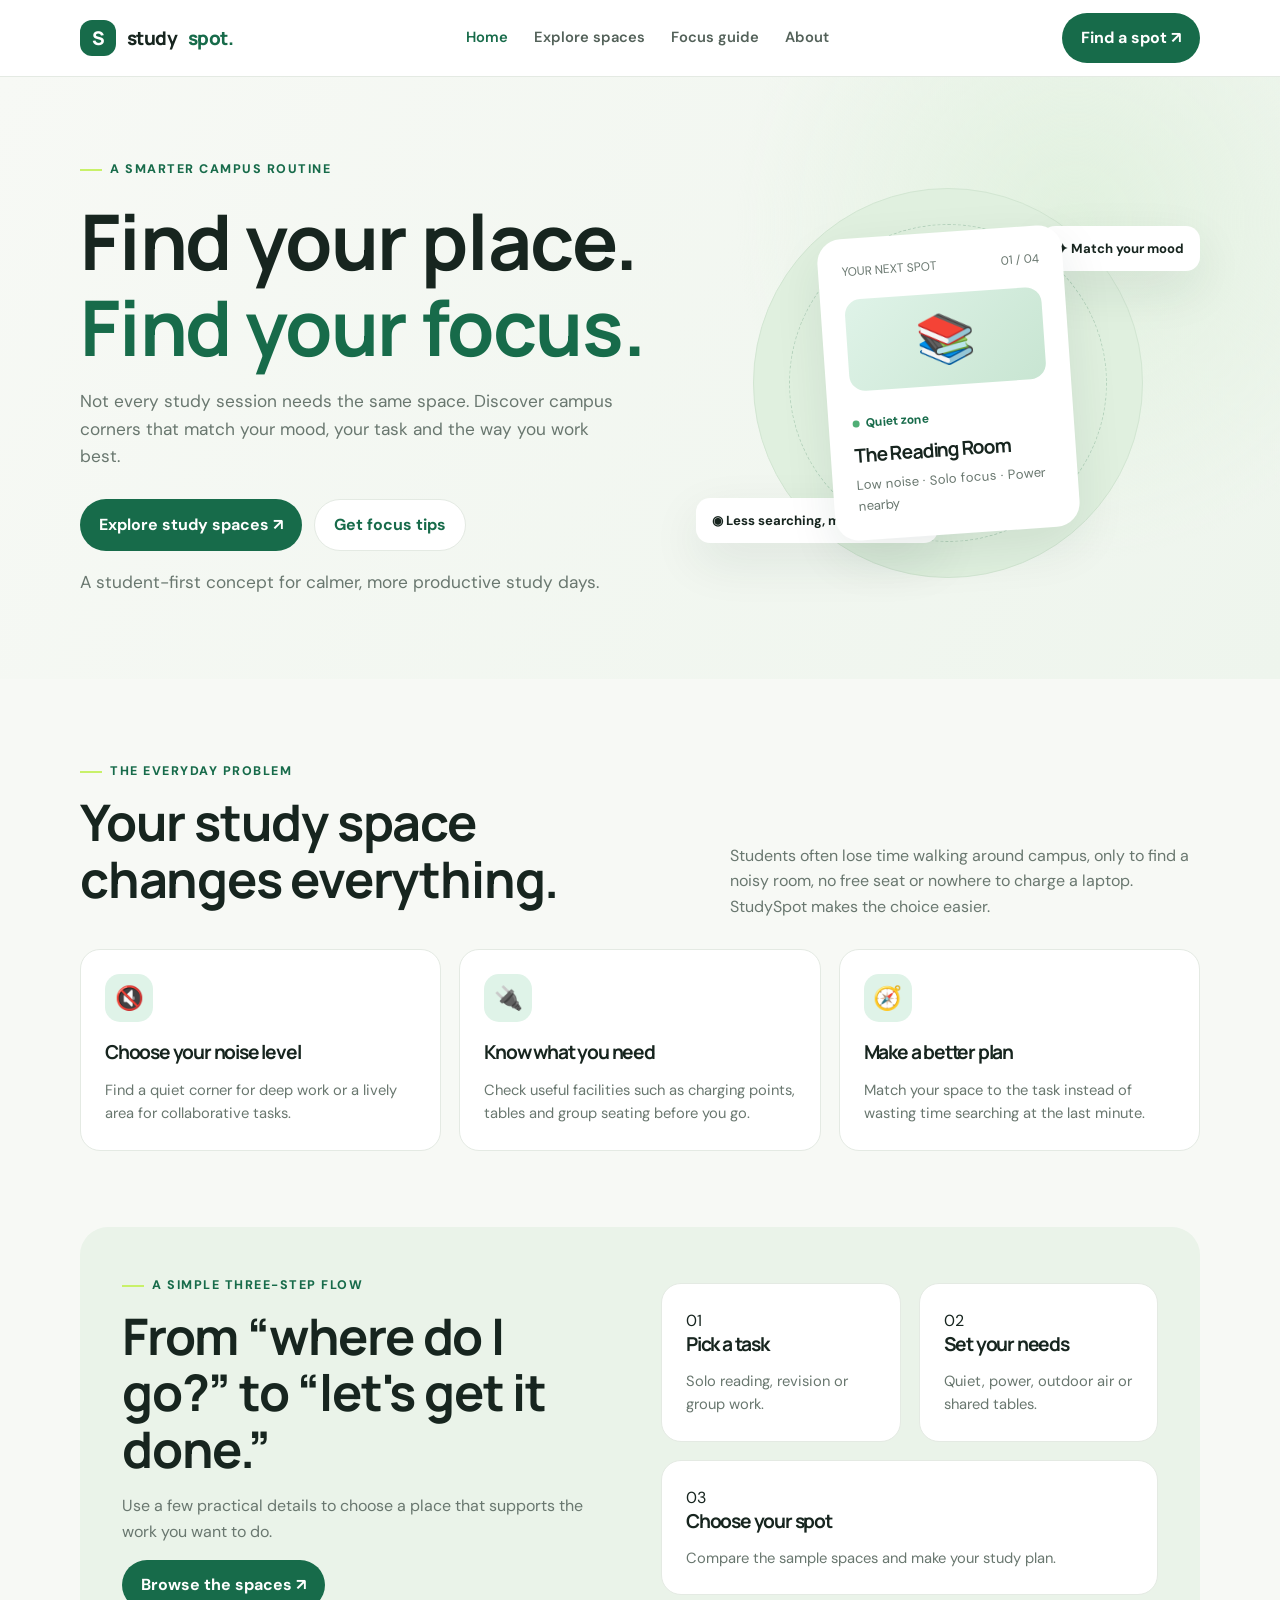
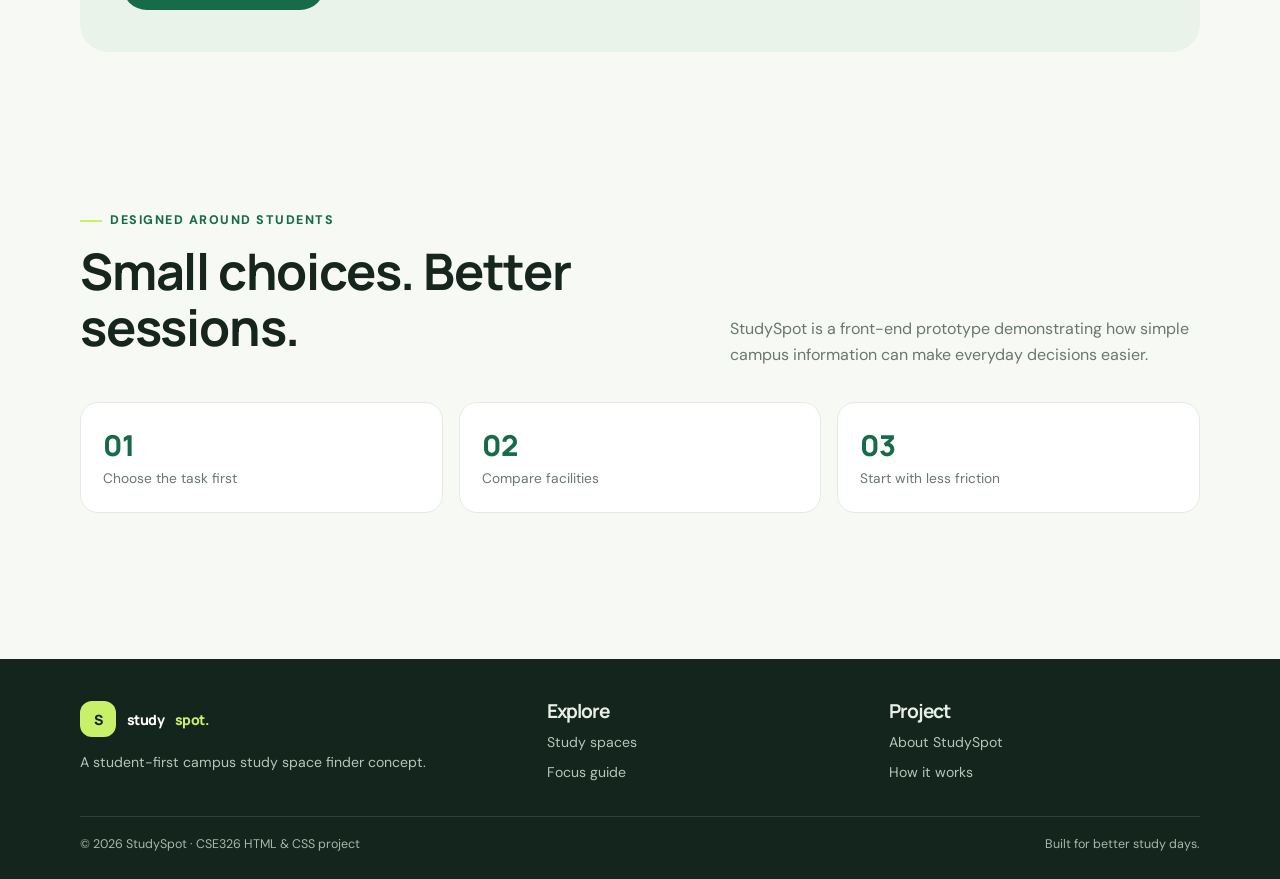
==== index.html @ ef1bf232 "Build StudySpot landing page" ====
<!DOCTYPE html>
<html lang="en">
<head>
  <meta charset="UTF-8">
  <meta name="viewport" content="width=device-width, initial-scale=1.0">
  <meta name="description" content="StudySpot helps students discover the right campus study space for their focus style.">
  <title>StudySpot | Find your focus</title>
  <link rel="stylesheet" href="styles.css">
</head>
<body>
<header class="site-header"><div class="container nav">
  <a class="brand" href="index.html"><span class="brand-mark">S</span> study<span>spot.</span></a>
  <nav class="nav-links" aria-label="Main navigation"><a class="active" href="index.html">Home</a><a href="spaces.html">Explore spaces</a><a href="guide.html">Focus guide</a><a href="about.html">About</a></nav>
  <a class="nav-cta" href="spaces.html">Find a spot ↗</a>
</div></header>
<main>
<section class="hero"><div class="container hero-grid">
  <div class="hero-copy"><span class="eyebrow">A smarter campus routine</span>
    <h1>Find your place.<br><span style="color:#176b4a">Find your focus.</span></h1>
    <p>Not every study session needs the same space. Discover campus corners that match your mood, your task and the way you work best.</p>
    <div class="hero-actions"><a class="btn" href="spaces.html">Explore study spaces ↗</a><a class="btn btn-light" href="guide.html">Get focus tips</a></div>
    <p class="hero-note">A student-first concept for calmer, more productive study days.</p>
  </div>
  <div class="hero-art" aria-label="Illustration of a study space"><div class="orbit"><div class="campus-card"><div class="mini-top"><span>YOUR NEXT SPOT</span><span>01 / 04</span></div><div class="campus-icon">📚</div><span class="status">Quiet zone</span><h3 style="margin-top:10px">The Reading Room</h3><p style="font-size:.82rem;margin:0">Low noise · Solo focus · Power nearby</p></div></div><div class="float-tag tag-one">✦ Match your mood</div><div class="float-tag tag-two">◉ Less searching, more studying</div></div>
</div></section>
<section class="section"><div class="container">
  <div class="section-head"><div><span class="eyebrow">The everyday problem</span><h2>Your study space<br>changes everything.</h2></div><p>Students often lose time walking around campus, only to find a noisy room, no free seat or nowhere to charge a laptop. StudySpot makes the choice easier.</p></div>
  <div class="feature-grid">
    <article class="feature"><div class="feature-icon">🔇</div><h3>Choose your noise level</h3><p>Find a quiet corner for deep work or a lively area for collaborative tasks.</p></article>
    <article class="feature"><div class="feature-icon">🔌</div><h3>Know what you need</h3><p>Check useful facilities such as charging points, tables and group seating before you go.</p></article>
    <article class="feature"><div class="feature-icon">🧭</div><h3>Make a better plan</h3><p>Match your space to the task instead of wasting time searching at the last minute.</p></article>
  </div>
</div></section>
<section class="section" style="padding-top:0"><div class="container soft-panel split">
  <div><span class="eyebrow">A simple three-step flow</span><h2>From “where do I go?” to “let's get it done.”</h2><p>Use a few practical details to choose a place that supports the work you want to do.</p><a class="btn" href="spaces.html">Browse the spaces ↗</a></div>
  <div class="steps-grid" style="grid-template-columns:1fr 1fr">
    <article class="step-card"><span class="number">01</span><h3>Pick a task</h3><p>Solo reading, revision or group work.</p></article>
    <article class="step-card"><span class="number">02</span><h3>Set your needs</h3><p>Quiet, power, outdoor air or shared tables.</p></article>
    <article class="step-card" style="grid-column:1/-1"><span class="number">03</span><h3>Choose your spot</h3><p>Compare the sample spaces and make your study plan.</p></article>
  </div>
</div></section>
<section class="section"><div class="container"><div class="section-head"><div><span class="eyebrow">Designed around students</span><h2>Small choices. Better sessions.</h2></div><p>StudySpot is a front-end prototype demonstrating how simple campus information can make everyday decisions easier.</p></div>
<div class="stats"><div class="stat"><strong>01</strong><span>Choose the task first</span></div><div class="stat"><strong>02</strong><span>Compare facilities</span></div><div class="stat"><strong>03</strong><span>Start with less friction</span></div></div></div></section>
</main>
<footer class="site-footer"><div class="container"><div class="footer-grid"><div><a class="brand" href="index.html" style="color:white"><span class="brand-mark" style="background:#c8f169;color:#17251f">S</span> study<span style="color:#c8f169">spot.</span></a><p>A student-first campus study space finder concept.</p></div><div><h3>Explore</h3><div class="footer-links"><a href="spaces.html">Study spaces</a><a href="guide.html">Focus guide</a></div></div><div><h3>Project</h3><div class="footer-links"><a href="about.html">About StudySpot</a><a href="about.html#limitations">How it works</a></div></div></div><div class="footer-bottom"><span>© 2026 StudySpot · CSE326 HTML & CSS project</span><span>Built for better study days.</span></div></div></footer>
</body></html>
---- styles.css ----
@import url('https://fonts.googleapis.com/css2?family=DM+Sans:wght@400;500;600;700&family=Manrope:wght@400;500;600;700;800&display=swap');

:root{--ink:#17251f;--muted:#69776f;--green:#176b4a;--green2:#dff3e8;--lime:#c8f169;--paper:#f7f9f5;--white:#fff;--line:#e4eae3;--orange:#f2a65a;--shadow:0 18px 50px rgba(25,55,39,.09)}
*{box-sizing:border-box}html{scroll-behavior:smooth}body{margin:0;background:var(--paper);color:var(--ink);font-family:'DM Sans',sans-serif;line-height:1.6}a{color:inherit;text-decoration:none}button,input{font:inherit}.container{width:min(1120px,calc(100% - 40px));margin:auto}.site-header{background:rgba(255,255,255,.94);border-bottom:1px solid var(--line);position:sticky;top:0;z-index:10;backdrop-filter:blur(12px)}.nav{height:76px;display:flex;align-items:center;justify-content:space-between;gap:24px}.brand{display:flex;align-items:center;gap:11px;font:800 1.18rem Manrope,sans-serif;letter-spacing:-.6px}.brand-mark{width:36px;height:36px;border-radius:12px;background:var(--green);color:white;display:grid;place-items:center;font-weight:800}.brand span:last-child{color:var(--green)}.nav-links{display:flex;align-items:center;gap:26px;color:#536159;font-size:.92rem;font-weight:600}.nav-links a:hover,.nav-links a.active{color:var(--green)}.nav-cta,.btn{display:inline-flex;align-items:center;justify-content:center;border:0;border-radius:999px;padding:12px 19px;background:var(--green);color:white;font-weight:700;transition:.2s}.nav-cta:hover,.btn:hover{background:#10583b;transform:translateY(-2px)}.btn-light{background:white;color:var(--green);border:1px solid var(--line)}.btn-light:hover{background:var(--green2);color:var(--green)}.eyebrow{display:inline-flex;align-items:center;gap:8px;color:var(--green);font-size:.78rem;font-weight:800;letter-spacing:1.5px;text-transform:uppercase}.eyebrow:before{content:'';width:22px;height:2px;background:var(--lime)}h1,h2,h3{font-family:Manrope,sans-serif;line-height:1.12;letter-spacing:-1.2px}h1{font-size:clamp(2.8rem,6vw,5.2rem);margin:18px 0}h2{font-size:clamp(2rem,4vw,3.15rem);margin:12px 0}h3{font-size:1.2rem;margin:0 0 8px}p{color:var(--muted)}.hero{padding:76px 0 66px;overflow:hidden;background:radial-gradient(circle at 84% 24%,#e1f1df 0,transparent 29%),linear-gradient(120deg,#f7f9f5,#eef5ed)}.hero-grid{display:grid;grid-template-columns:1.06fr .94fr;align-items:center;gap:48px}.hero-copy p{font-size:1.08rem;max-width:550px}.hero-actions{display:flex;gap:12px;flex-wrap:wrap;margin-top:28px}.hero-note{font-size:.82rem;margin-top:18px}.hero-art{min-height:390px;position:relative;display:grid;place-items:center}.orbit{width:min(390px,100%);aspect-ratio:1;border-radius:50%;background:#e0f0df;border:1px solid #d2e6d2;display:grid;place-items:center;position:relative}.orbit:before,.orbit:after{content:'';position:absolute;border:1px dashed #b5d3bd;border-radius:50%;inset:35px}.orbit:after{inset:75px}.campus-card{z-index:1;background:white;border-radius:24px;padding:24px;width:245px;box-shadow:var(--shadow);transform:rotate(-4deg)}.campus-card .mini-top{display:flex;justify-content:space-between;color:var(--muted);font-size:.75rem}.campus-icon{height:92px;background:linear-gradient(135deg,#dff3e8,#c8e5d2);border-radius:16px;margin:18px 0;display:grid;place-items:center;font-size:3rem}.status{display:inline-flex;align-items:center;gap:6px;font-size:.76rem;color:var(--green);font-weight:700}.status:before{content:'';width:7px;height:7px;background:#50ae75;border-radius:50%}.float-tag{position:absolute;background:white;padding:12px 16px;border-radius:14px;box-shadow:var(--shadow);font-size:.82rem;font-weight:700}.tag-one{top:38px;right:0}.tag-two{bottom:35px;left:0}.section{padding:76px 0}.section-head{display:flex;justify-content:space-between;align-items:end;gap:24px;margin-bottom:30px}.section-head p{max-width:470px;margin:0}.stats{display:grid;grid-template-columns:repeat(3,1fr);gap:16px;margin-top:34px}.stat{padding:22px;border:1px solid var(--line);background:white;border-radius:18px}.stat strong{display:block;font:800 1.8rem Manrope;color:var(--green)}.stat span{color:var(--muted);font-size:.86rem}.feature-grid,.space-grid,.steps-grid{display:grid;grid-template-columns:repeat(3,1fr);gap:18px}.feature,.step-card{background:white;border:1px solid var(--line);border-radius:20px;padding:24px}.feature-icon{width:48px;height:48px;border-radius:15px;background:var(--green2);display:grid;place-items:center;font-size:1.45rem;margin-bottom:20px}.feature p,.step-card p{font-size:.92rem;margin-bottom:0}.soft-panel{background:#eaf3e9;border-radius:28px;padding:42px}.split{display:grid;grid-template-columns:1fr 1fr;gap:42px;align-items:center}.check-list{list-style:none;padding:0;margin:22px 0}.check-list li{padding:8px 0;color:#536159}.check-list li:before{content:'✓';color:var(--green);font-weight:900;margin-right:12px}.page-hero{padding:58px 0 42px;background:linear-gradient(120deg,#edf5eb,#f7f9f5)}.page-hero h1{font-size:clamp(2.5rem,5vw,4rem);margin:12px 0}.page-hero p{max-width:650px}.filter-panel{background:white;border:1px solid var(--line);border-radius:20px;padding:20px;margin:28px 0}.filter-title{font-weight:800;margin-bottom:12px}.filters{display:flex;gap:9px;flex-wrap:wrap}.filters input{position:absolute;opacity:0;pointer-events:none}.filters label{border:1px solid var(--line);border-radius:999px;padding:9px 15px;color:#58665d;font-size:.88rem;font-weight:700;cursor:pointer}.filters input:checked+label{background:var(--green);border-color:var(--green);color:white}.filters input:focus-visible+label{outline:3px solid var(--lime);outline-offset:3px}.space-card{background:white;border:1px solid var(--line);border-radius:20px;overflow:hidden;transition:.2s}.space-card:hover{transform:translateY(-4px);box-shadow:var(--shadow)}.space-visual{height:150px;display:grid;place-items:center;font-size:3.5rem;background:linear-gradient(135deg,#e2f1e6,#cde5d3)}.space-card:nth-child(3n+2) .space-visual{background:linear-gradient(135deg,#f9edda,#f2dfc0)}.space-card:nth-child(3n) .space-visual{background:linear-gradient(135deg,#e7e9f7,#d7daf0)}.space-info{padding:20px}.space-meta{display:flex;gap:8px;flex-wrap:wrap;margin:14px 0}.chip{font-size:.73rem;font-weight:700;color:#4f6256;background:#f0f4ef;border-radius:999px;padding:6px 9px}.space-info p{font-size:.88rem;margin:8px 0}.availability{font-size:.78rem;color:var(--green);font-weight:800}.space-grid .space-card{display:block}#all:checked~.space-grid .space-card{display:block}#quiet:checked~.space-grid .space-card:not(.quiet){display:none}#group:checked~.space-grid .space-card:not(.group){display:none}#power:checked~.space-grid .space-card:not(.power){display:none}#outdoor:checked~.space-grid .space-card:not(.outdoor){display:none}.empty-note{margin-top:18px;padding:14px;background:#fff7e9;border-radius:12px;color:#77552d;font-size:.86rem}.guide-grid{display:grid;grid-template-columns:1fr 1fr;gap:18px}.guide-card{background:white;border:1px solid var(--line);border-radius:20px;padding:25px}.guide-card .number{font:800 2rem Manrope;color:#b6d9be}.guide-card p{margin-bottom:0}.callout{border-left:4px solid var(--lime);background:#f1f7ee;padding:18px 20px;border-radius:0 14px 14px 0;color:#526258}.contact-box{background:white;border:1px solid var(--line);padding:26px;border-radius:20px}.form-grid{display:grid;grid-template-columns:1fr 1fr;gap:14px}.field{display:flex;flex-direction:column;gap:6px;margin-bottom:14px}.field label{font-size:.84rem;font-weight:700}.field input,.field select,.field textarea{border:1px solid #dce5dc;border-radius:10px;padding:12px;background:#fbfcfa;color:var(--ink);width:100%}.field textarea{min-height:110px;resize:vertical}.field input:focus,.field select:focus,.field textarea:focus{outline:2px solid #9dc9a8;border-color:var(--green)}.site-footer{background:#14251d;color:#e7f0e8;padding:42px 0 24px;margin-top:70px}.footer-grid{display:grid;grid-template-columns:1.4fr 1fr 1fr;gap:32px}.site-footer p,.site-footer a{color:#b7c6bb;font-size:.88rem}.site-footer a:hover{color:white}.footer-links{display:grid;gap:8px}.footer-bottom{border-top:1px solid #304237;margin-top:28px;padding-top:18px;color:#a7b8ac;font-size:.78rem;display:flex;justify-content:space-between;gap:18px}.notice{font-size:.8rem;color:#78877e}.mobile-menu{display:none}
@media(max-width:760px){.nav{height:auto;min-height:70px;flex-wrap:wrap;padding:14px 0}.nav-links{order:3;width:100%;justify-content:space-between;gap:10px;font-size:.82rem}.nav-cta{display:none}.hero{padding:48px 0}.hero-grid,.split{grid-template-columns:1fr}.hero-art{min-height:310px}.orbit{width:300px}.tag-one{right:2px}.tag-two{left:0}.feature-grid,.space-grid,.steps-grid{grid-template-columns:1fr 1fr}.section{padding:54px 0}.section-head{display:block}.stats{grid-template-columns:1fr 1fr}.guide-grid{grid-template-columns:1fr}.footer-grid{grid-template-columns:1fr 1fr}.footer-grid>div:first-child{grid-column:1/-1}}
@media(max-width:480px){.container{width:min(100% - 28px,1120px)}.feature-grid,.space-grid,.steps-grid,.stats,.form-grid,.footer-grid{grid-template-columns:1fr}.footer-grid>div:first-child{grid-column:auto}.soft-panel{padding:25px}.hero-art{min-height:280px}.campus-card{width:215px;padding:18px}.float-tag{font-size:.72rem}.footer-bottom{display:block}.footer-bottom span{display:block;margin-top:6px}}
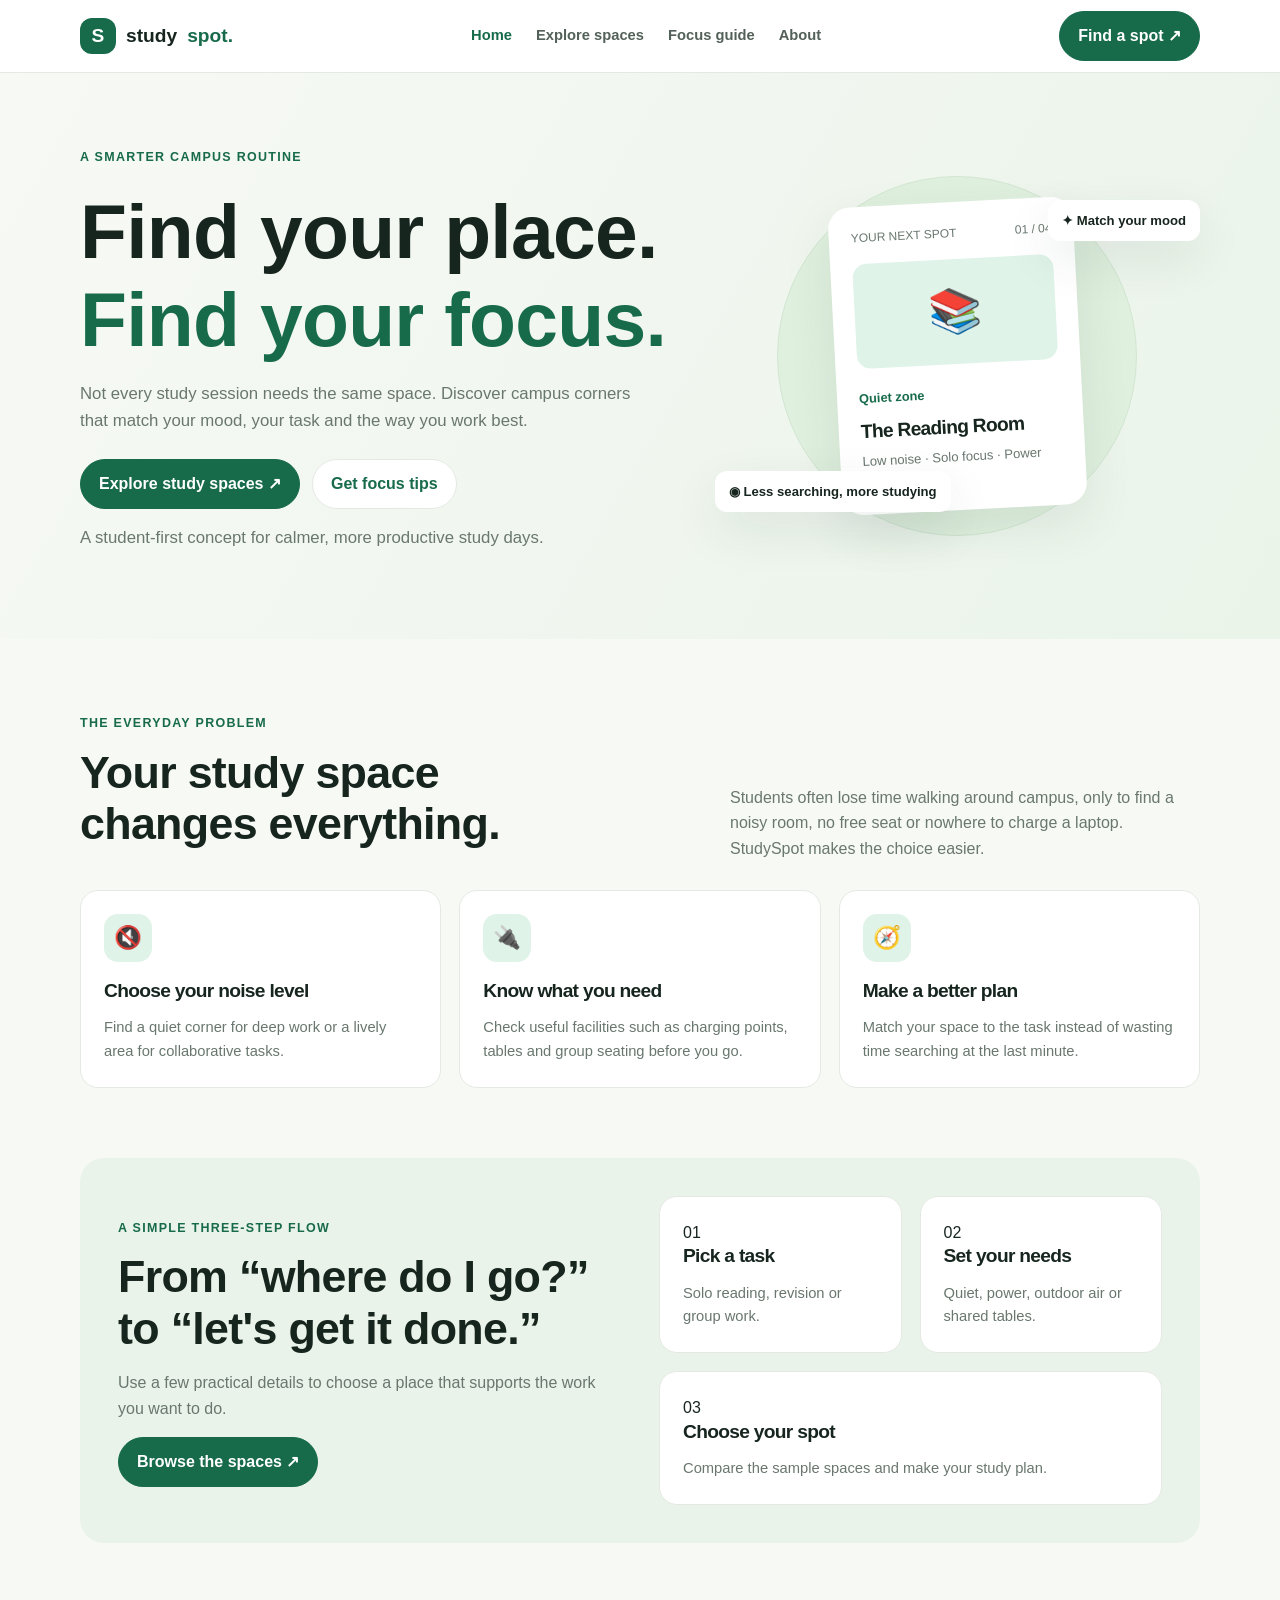
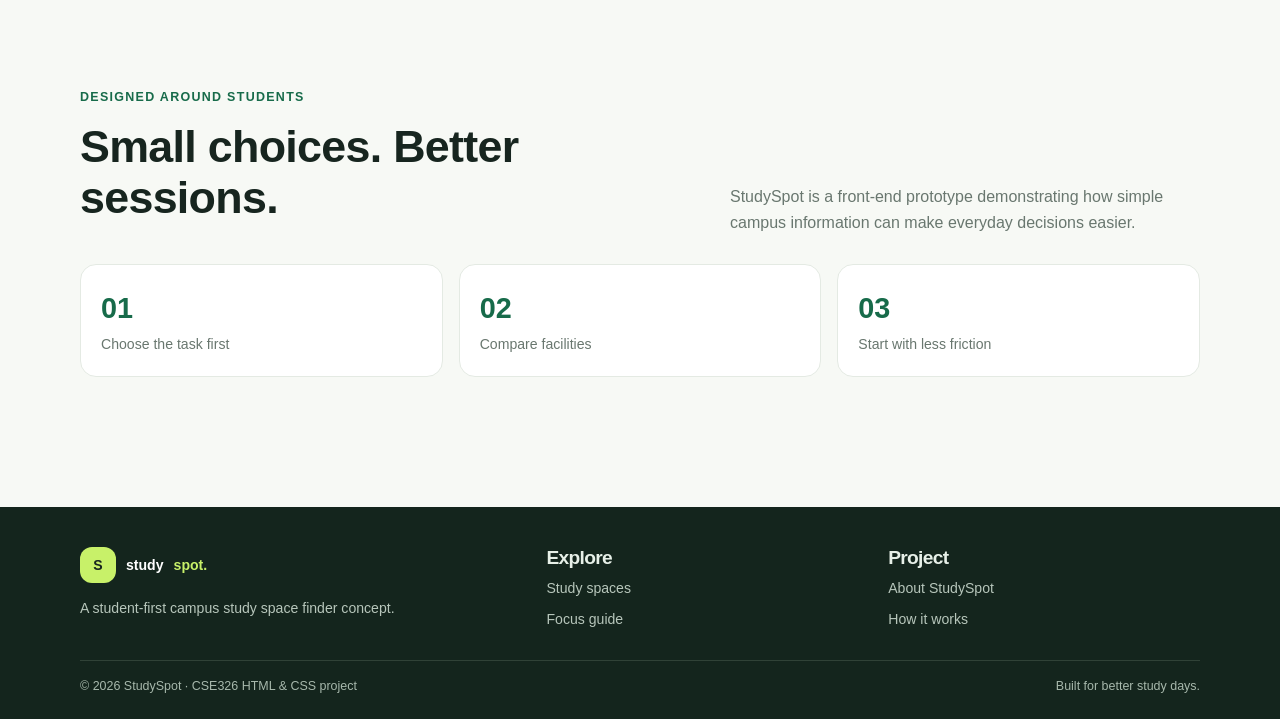
==== commit 795478ce: "Improve current-page navigation accessibility" ====
--- a/index.html
+++ b/index.html
@@ -10,7 +10,7 @@
 <body>
 <header class="site-header"><div class="container nav">
   <a class="brand" href="index.html"><span class="brand-mark">S</span> study<span>spot.</span></a>
-  <nav class="nav-links" aria-label="Main navigation"><a class="active" href="index.html">Home</a><a href="spaces.html">Explore spaces</a><a href="guide.html">Focus guide</a><a href="about.html">About</a></nav>
+  <nav class="nav-links" aria-label="Main navigation"><a class="active" href="index.html" aria-current="page">Home</a><a href="spaces.html">Explore spaces</a><a href="guide.html">Focus guide</a><a href="about.html">About</a></nav>
   <a class="nav-cta" href="spaces.html">Find a spot ↗</a>
 </div></header>
 <main>
--- a/styles.css
+++ b/styles.css
@@ -1,6 +1,409 @@
-@import url('https://fonts.googleapis.com/css2?family=DM+Sans:wght@400;500;600;700&family=Manrope:wght@400;500;600;700;800&display=swap');
-
-:root{--ink:#17251f;--muted:#69776f;--green:#176b4a;--green2:#dff3e8;--lime:#c8f169;--paper:#f7f9f5;--white:#fff;--line:#e4eae3;--orange:#f2a65a;--shadow:0 18px 50px rgba(25,55,39,.09)}
-*{box-sizing:border-box}html{scroll-behavior:smooth}body{margin:0;background:var(--paper);color:var(--ink);font-family:'DM Sans',sans-serif;line-height:1.6}a{color:inherit;text-decoration:none}button,input{font:inherit}.container{width:min(1120px,calc(100% - 40px));margin:auto}.site-header{background:rgba(255,255,255,.94);border-bottom:1px solid var(--line);position:sticky;top:0;z-index:10;backdrop-filter:blur(12px)}.nav{height:76px;display:flex;align-items:center;justify-content:space-between;gap:24px}.brand{display:flex;align-items:center;gap:11px;font:800 1.18rem Manrope,sans-serif;letter-spacing:-.6px}.brand-mark{width:36px;height:36px;border-radius:12px;background:var(--green);color:white;display:grid;place-items:center;font-weight:800}.brand span:last-child{color:var(--green)}.nav-links{display:flex;align-items:center;gap:26px;color:#536159;font-size:.92rem;font-weight:600}.nav-links a:hover,.nav-links a.active{color:var(--green)}.nav-cta,.btn{display:inline-flex;align-items:center;justify-content:center;border:0;border-radius:999px;padding:12px 19px;background:var(--green);color:white;font-weight:700;transition:.2s}.nav-cta:hover,.btn:hover{background:#10583b;transform:translateY(-2px)}.btn-light{background:white;color:var(--green);border:1px solid var(--line)}.btn-light:hover{background:var(--green2);color:var(--green)}.eyebrow{display:inline-flex;align-items:center;gap:8px;color:var(--green);font-size:.78rem;font-weight:800;letter-spacing:1.5px;text-transform:uppercase}.eyebrow:before{content:'';width:22px;height:2px;background:var(--lime)}h1,h2,h3{font-family:Manrope,sans-serif;line-height:1.12;letter-spacing:-1.2px}h1{font-size:clamp(2.8rem,6vw,5.2rem);margin:18px 0}h2{font-size:clamp(2rem,4vw,3.15rem);margin:12px 0}h3{font-size:1.2rem;margin:0 0 8px}p{color:var(--muted)}.hero{padding:76px 0 66px;overflow:hidden;background:radial-gradient(circle at 84% 24%,#e1f1df 0,transparent 29%),linear-gradient(120deg,#f7f9f5,#eef5ed)}.hero-grid{display:grid;grid-template-columns:1.06fr .94fr;align-items:center;gap:48px}.hero-copy p{font-size:1.08rem;max-width:550px}.hero-actions{display:flex;gap:12px;flex-wrap:wrap;margin-top:28px}.hero-note{font-size:.82rem;margin-top:18px}.hero-art{min-height:390px;position:relative;display:grid;place-items:center}.orbit{width:min(390px,100%);aspect-ratio:1;border-radius:50%;background:#e0f0df;border:1px solid #d2e6d2;display:grid;place-items:center;position:relative}.orbit:before,.orbit:after{content:'';position:absolute;border:1px dashed #b5d3bd;border-radius:50%;inset:35px}.orbit:after{inset:75px}.campus-card{z-index:1;background:white;border-radius:24px;padding:24px;width:245px;box-shadow:var(--shadow);transform:rotate(-4deg)}.campus-card .mini-top{display:flex;justify-content:space-between;color:var(--muted);font-size:.75rem}.campus-icon{height:92px;background:linear-gradient(135deg,#dff3e8,#c8e5d2);border-radius:16px;margin:18px 0;display:grid;place-items:center;font-size:3rem}.status{display:inline-flex;align-items:center;gap:6px;font-size:.76rem;color:var(--green);font-weight:700}.status:before{content:'';width:7px;height:7px;background:#50ae75;border-radius:50%}.float-tag{position:absolute;background:white;padding:12px 16px;border-radius:14px;box-shadow:var(--shadow);font-size:.82rem;font-weight:700}.tag-one{top:38px;right:0}.tag-two{bottom:35px;left:0}.section{padding:76px 0}.section-head{display:flex;justify-content:space-between;align-items:end;gap:24px;margin-bottom:30px}.section-head p{max-width:470px;margin:0}.stats{display:grid;grid-template-columns:repeat(3,1fr);gap:16px;margin-top:34px}.stat{padding:22px;border:1px solid var(--line);background:white;border-radius:18px}.stat strong{display:block;font:800 1.8rem Manrope;color:var(--green)}.stat span{color:var(--muted);font-size:.86rem}.feature-grid,.space-grid,.steps-grid{display:grid;grid-template-columns:repeat(3,1fr);gap:18px}.feature,.step-card{background:white;border:1px solid var(--line);border-radius:20px;padding:24px}.feature-icon{width:48px;height:48px;border-radius:15px;background:var(--green2);display:grid;place-items:center;font-size:1.45rem;margin-bottom:20px}.feature p,.step-card p{font-size:.92rem;margin-bottom:0}.soft-panel{background:#eaf3e9;border-radius:28px;padding:42px}.split{display:grid;grid-template-columns:1fr 1fr;gap:42px;align-items:center}.check-list{list-style:none;padding:0;margin:22px 0}.check-list li{padding:8px 0;color:#536159}.check-list li:before{content:'✓';color:var(--green);font-weight:900;margin-right:12px}.page-hero{padding:58px 0 42px;background:linear-gradient(120deg,#edf5eb,#f7f9f5)}.page-hero h1{font-size:clamp(2.5rem,5vw,4rem);margin:12px 0}.page-hero p{max-width:650px}.filter-panel{background:white;border:1px solid var(--line);border-radius:20px;padding:20px;margin:28px 0}.filter-title{font-weight:800;margin-bottom:12px}.filters{display:flex;gap:9px;flex-wrap:wrap}.filters input{position:absolute;opacity:0;pointer-events:none}.filters label{border:1px solid var(--line);border-radius:999px;padding:9px 15px;color:#58665d;font-size:.88rem;font-weight:700;cursor:pointer}.filters input:checked+label{background:var(--green);border-color:var(--green);color:white}.filters input:focus-visible+label{outline:3px solid var(--lime);outline-offset:3px}.space-card{background:white;border:1px solid var(--line);border-radius:20px;overflow:hidden;transition:.2s}.space-card:hover{transform:translateY(-4px);box-shadow:var(--shadow)}.space-visual{height:150px;display:grid;place-items:center;font-size:3.5rem;background:linear-gradient(135deg,#e2f1e6,#cde5d3)}.space-card:nth-child(3n+2) .space-visual{background:linear-gradient(135deg,#f9edda,#f2dfc0)}.space-card:nth-child(3n) .space-visual{background:linear-gradient(135deg,#e7e9f7,#d7daf0)}.space-info{padding:20px}.space-meta{display:flex;gap:8px;flex-wrap:wrap;margin:14px 0}.chip{font-size:.73rem;font-weight:700;color:#4f6256;background:#f0f4ef;border-radius:999px;padding:6px 9px}.space-info p{font-size:.88rem;margin:8px 0}.availability{font-size:.78rem;color:var(--green);font-weight:800}.space-grid .space-card{display:block}#all:checked~.space-grid .space-card{display:block}#quiet:checked~.space-grid .space-card:not(.quiet){display:none}#group:checked~.space-grid .space-card:not(.group){display:none}#power:checked~.space-grid .space-card:not(.power){display:none}#outdoor:checked~.space-grid .space-card:not(.outdoor){display:none}.empty-note{margin-top:18px;padding:14px;background:#fff7e9;border-radius:12px;color:#77552d;font-size:.86rem}.guide-grid{display:grid;grid-template-columns:1fr 1fr;gap:18px}.guide-card{background:white;border:1px solid var(--line);border-radius:20px;padding:25px}.guide-card .number{font:800 2rem Manrope;color:#b6d9be}.guide-card p{margin-bottom:0}.callout{border-left:4px solid var(--lime);background:#f1f7ee;padding:18px 20px;border-radius:0 14px 14px 0;color:#526258}.contact-box{background:white;border:1px solid var(--line);padding:26px;border-radius:20px}.form-grid{display:grid;grid-template-columns:1fr 1fr;gap:14px}.field{display:flex;flex-direction:column;gap:6px;margin-bottom:14px}.field label{font-size:.84rem;font-weight:700}.field input,.field select,.field textarea{border:1px solid #dce5dc;border-radius:10px;padding:12px;background:#fbfcfa;color:var(--ink);width:100%}.field textarea{min-height:110px;resize:vertical}.field input:focus,.field select:focus,.field textarea:focus{outline:2px solid #9dc9a8;border-color:var(--green)}.site-footer{background:#14251d;color:#e7f0e8;padding:42px 0 24px;margin-top:70px}.footer-grid{display:grid;grid-template-columns:1.4fr 1fr 1fr;gap:32px}.site-footer p,.site-footer a{color:#b7c6bb;font-size:.88rem}.site-footer a:hover{color:white}.footer-links{display:grid;gap:8px}.footer-bottom{border-top:1px solid #304237;margin-top:28px;padding-top:18px;color:#a7b8ac;font-size:.78rem;display:flex;justify-content:space-between;gap:18px}.notice{font-size:.8rem;color:#78877e}.mobile-menu{display:none}
-@media(max-width:760px){.nav{height:auto;min-height:70px;flex-wrap:wrap;padding:14px 0}.nav-links{order:3;width:100%;justify-content:space-between;gap:10px;font-size:.82rem}.nav-cta{display:none}.hero{padding:48px 0}.hero-grid,.split{grid-template-columns:1fr}.hero-art{min-height:310px}.orbit{width:300px}.tag-one{right:2px}.tag-two{left:0}.feature-grid,.space-grid,.steps-grid{grid-template-columns:1fr 1fr}.section{padding:54px 0}.section-head{display:block}.stats{grid-template-columns:1fr 1fr}.guide-grid{grid-template-columns:1fr}.footer-grid{grid-template-columns:1fr 1fr}.footer-grid>div:first-child{grid-column:1/-1}}
-@media(max-width:480px){.container{width:min(100% - 28px,1120px)}.feature-grid,.space-grid,.steps-grid,.stats,.form-grid,.footer-grid{grid-template-columns:1fr}.footer-grid>div:first-child{grid-column:auto}.soft-panel{padding:25px}.hero-art{min-height:280px}.campus-card{width:215px;padding:18px}.float-tag{font-size:.72rem}.footer-bottom{display:block}.footer-bottom span{display:block;margin-top:6px}}
+/* StudySpot shared styles */
+:root {
+  --ink: #17251f;
+  --muted: #69776f;
+  --green: #176b4a;
+  --green-dark: #10583b;
+  --green-soft: #dff3e8;
+  --lime: #c8f169;
+  --paper: #f7f9f5;
+  --white: #ffffff;
+  --line: #e4eae3;
+  --shadow: 0 18px 50px rgba(25, 55, 39, 0.09);
+}
+
+* { box-sizing: border-box; }
+
+html { scroll-behavior: smooth; }
+
+body {
+  margin: 0;
+  background: var(--paper);
+  color: var(--ink);
+  font-family: Arial, Helvetica, sans-serif;
+  line-height: 1.6;
+}
+
+a { color: inherit; text-decoration: none; }
+button, input { font: inherit; }
+[hidden] { display: none !important; }
+
+.container {
+  width: min(1120px, calc(100% - 40px));
+  margin: 0 auto;
+}
+
+h1, h2, h3 {
+  line-height: 1.15;
+  letter-spacing: -0.7px;
+}
+
+h1 { font-size: clamp(2.5rem, 6vw, 4.8rem); margin: 18px 0; }
+h2 { font-size: clamp(1.8rem, 4vw, 2.8rem); margin: 12px 0; }
+h3 { font-size: 1.2rem; margin: 0 0 8px; }
+p { color: var(--muted); }
+
+/* Header and navigation */
+.site-header {
+  position: sticky;
+  top: 0;
+  z-index: 10;
+  background: rgba(255, 255, 255, 0.96);
+  border-bottom: 1px solid var(--line);
+}
+
+.nav {
+  min-height: 72px;
+  display: flex;
+  align-items: center;
+  justify-content: space-between;
+  gap: 24px;
+}
+
+.brand {
+  display: inline-flex;
+  align-items: center;
+  gap: 10px;
+  font-size: 1.2rem;
+  font-weight: 800;
+}
+
+.brand-mark {
+  width: 36px;
+  height: 36px;
+  display: grid;
+  place-items: center;
+  border-radius: 12px;
+  background: var(--green);
+  color: var(--white);
+}
+
+.brand span:last-child { color: var(--green); }
+
+.nav-links {
+  display: flex;
+  align-items: center;
+  gap: 24px;
+  color: #536159;
+  font-size: 0.92rem;
+  font-weight: 700;
+}
+
+.nav-links a:hover,
+.nav-links a.active { color: var(--green); }
+
+.nav-links a:focus-visible,
+a:focus-visible,
+button:focus-visible {
+  outline: 3px solid var(--lime);
+  outline-offset: 4px;
+}
+
+.nav-cta, .btn {
+  display: inline-flex;
+  align-items: center;
+  justify-content: center;
+  padding: 11px 18px;
+  border: 1px solid var(--green);
+  border-radius: 999px;
+  background: var(--green);
+  color: var(--white);
+  font-weight: 700;
+}
+
+.nav-cta:hover, .btn:hover {
+  background: var(--green-dark);
+  border-color: var(--green-dark);
+}
+
+.btn-light {
+  background: var(--white);
+  color: var(--green);
+  border-color: var(--line);
+}
+
+/* Home page */
+.hero {
+  padding: 70px 0;
+  background: linear-gradient(120deg, #f7f9f5, #eaf4e9);
+}
+
+.hero-grid {
+  display: grid;
+  grid-template-columns: 1.1fr 0.9fr;
+  align-items: center;
+  gap: 42px;
+}
+
+.hero-copy p { max-width: 560px; font-size: 1.05rem; }
+.hero-actions { display: flex; flex-wrap: wrap; gap: 12px; margin-top: 24px; }
+.hero-note { font-size: 0.85rem; }
+
+.eyebrow {
+  color: var(--green);
+  font-size: 0.78rem;
+  font-weight: 800;
+  letter-spacing: 1.3px;
+  text-transform: uppercase;
+}
+
+.hero-art {
+  min-height: 340px;
+  display: grid;
+  place-items: center;
+  position: relative;
+}
+
+.orbit {
+  width: min(360px, 100%);
+  aspect-ratio: 1;
+  display: grid;
+  place-items: center;
+  border: 1px solid #d2e6d2;
+  border-radius: 50%;
+  background: #e0f0df;
+}
+
+.campus-card {
+  width: 245px;
+  padding: 22px;
+  border-radius: 22px;
+  background: var(--white);
+  box-shadow: var(--shadow);
+  transform: rotate(-3deg);
+}
+
+.mini-top, .footer-bottom {
+  display: flex;
+  justify-content: space-between;
+  gap: 16px;
+}
+
+.mini-top { color: var(--muted); font-size: 0.75rem; }
+
+.campus-icon {
+  margin: 16px 0;
+  padding: 18px;
+  border-radius: 14px;
+  background: var(--green-soft);
+  text-align: center;
+  font-size: 2.7rem;
+}
+
+.status, .availability {
+  color: var(--green);
+  font-size: 0.8rem;
+  font-weight: 800;
+}
+
+.float-tag {
+  position: absolute;
+  padding: 10px 14px;
+  border-radius: 12px;
+  background: var(--white);
+  box-shadow: var(--shadow);
+  font-size: 0.82rem;
+  font-weight: 700;
+}
+
+.tag-one { top: 24px; right: 0; }
+.tag-two { bottom: 24px; left: 0; }
+
+/* Shared sections and cards */
+.section { padding: 70px 0; }
+.section-head {
+  display: flex;
+  align-items: end;
+  justify-content: space-between;
+  gap: 24px;
+  margin-bottom: 28px;
+}
+.section-head p { max-width: 470px; margin: 0; }
+
+.feature-grid, .space-grid, .steps-grid {
+  display: grid;
+  grid-template-columns: repeat(3, 1fr);
+  gap: 18px;
+}
+
+.feature, .step-card, .guide-card {
+  padding: 23px;
+  border: 1px solid var(--line);
+  border-radius: 18px;
+  background: var(--white);
+}
+
+.feature-icon {
+  width: 48px;
+  height: 48px;
+  display: grid;
+  place-items: center;
+  margin-bottom: 18px;
+  border-radius: 14px;
+  background: var(--green-soft);
+  font-size: 1.4rem;
+}
+
+.feature p, .step-card p, .guide-card p { margin-bottom: 0; font-size: 0.92rem; }
+
+.soft-panel {
+  padding: 38px;
+  border-radius: 24px;
+  background: #eaf3e9;
+}
+
+.split {
+  display: grid;
+  grid-template-columns: 1fr 1fr;
+  align-items: center;
+  gap: 38px;
+}
+
+.check-list { padding-left: 20px; color: #536159; }
+.check-list li { padding: 6px 0; }
+
+.stats { display: grid; grid-template-columns: repeat(3, 1fr); gap: 16px; }
+.stat { padding: 20px; border: 1px solid var(--line); border-radius: 16px; background: var(--white); }
+.stat strong { display: block; color: var(--green); font-size: 1.8rem; }
+.stat span { color: var(--muted); font-size: 0.88rem; }
+
+/* Inner page headings */
+.page-hero {
+  padding: 55px 0 38px;
+  background: linear-gradient(120deg, #edf5eb, var(--paper));
+}
+
+.page-hero h1 { font-size: clamp(2.4rem, 5vw, 3.8rem); }
+.page-hero p { max-width: 650px; }
+
+/* Study space directory */
+.directory-section { padding-top: 28px; }
+
+.filter-panel {
+  margin-bottom: 20px;
+  padding: 22px;
+  border: 1px solid var(--line);
+  border-radius: 18px;
+  background: var(--white);
+}
+
+.filter-title { display: block; margin-bottom: 10px; font-weight: 800; }
+
+.search-input {
+  width: 100%;
+  margin-bottom: 20px;
+  padding: 12px 14px;
+  border: 1px solid #dce5dc;
+  border-radius: 10px;
+  background: #fbfcfa;
+}
+
+.search-input:focus {
+  outline: 2px solid #9dc9a8;
+  border-color: var(--green);
+}
+
+.filters { display: flex; flex-wrap: wrap; gap: 9px; }
+.filters input { position: absolute; opacity: 0; }
+.filters label {
+  padding: 8px 14px;
+  border: 1px solid var(--line);
+  border-radius: 999px;
+  color: #58665d;
+  cursor: pointer;
+  font-size: 0.88rem;
+  font-weight: 700;
+}
+
+.filters input:checked + label {
+  border-color: var(--green);
+  background: var(--green);
+  color: var(--white);
+}
+
+.filters input:focus-visible + label {
+  outline: 3px solid var(--lime);
+  outline-offset: 3px;
+}
+
+.notice, .results-count { font-size: 0.85rem; }
+.results-count { color: var(--green); font-weight: 700; }
+
+.space-card {
+  overflow: hidden;
+  border: 1px solid var(--line);
+  border-radius: 18px;
+  background: var(--white);
+}
+
+.space-card:hover { box-shadow: var(--shadow); }
+.space-visual {
+  min-height: 135px;
+  display: grid;
+  place-items: center;
+  background: var(--green-soft);
+  font-size: 3rem;
+}
+
+.space-card:nth-child(3n + 2) .space-visual { background: #f9edda; }
+.space-card:nth-child(3n) .space-visual { background: #e7e9f7; }
+.space-info { padding: 19px; }
+.space-info h2 { margin: 7px 0; font-size: 1.25rem; }
+.space-info p { margin: 8px 0; font-size: 0.9rem; }
+.space-meta { display: flex; flex-wrap: wrap; gap: 7px; margin: 13px 0; }
+.chip { padding: 5px 9px; border-radius: 999px; background: #f0f4ef; color: #4f6256; font-size: 0.73rem; font-weight: 700; }
+
+.empty-note {
+  padding: 16px;
+  border-radius: 12px;
+  background: #fff7e9;
+  color: #77552d;
+}
+
+/* Focus guide */
+.guide-grid { display: grid; grid-template-columns: 1fr 1fr; gap: 18px; }
+.guide-card .number { color: #83a98e; font-size: 1.4rem; font-weight: 800; }
+.callout { padding: 18px; border-left: 4px solid var(--lime); border-radius: 0 12px 12px 0; background: #f1f7ee; color: #526258; }
+
+/* Footer */
+.site-footer {
+  margin-top: 60px;
+  padding: 40px 0 22px;
+  background: #14251d;
+  color: #e7f0e8;
+}
+
+.footer-grid { display: grid; grid-template-columns: 1.4fr 1fr 1fr; gap: 30px; }
+.footer-grid h2 { font-size: 1rem; }
+.footer-brand { color: var(--white); }
+.footer-brand span:last-child { color: var(--lime); }
+.site-footer p, .site-footer a { color: #b7c6bb; font-size: 0.88rem; }
+.site-footer a:hover { color: var(--white); }
+.footer-links { display: grid; gap: 8px; }
+.footer-bottom { margin-top: 26px; padding-top: 16px; border-top: 1px solid #304237; color: #a7b8ac; font-size: 0.78rem; }
+
+/* Responsive layout */
+@media (max-width: 760px) {
+  .nav { flex-wrap: wrap; padding: 12px 0; }
+  .nav-links { order: 3; width: 100%; justify-content: space-between; gap: 10px; font-size: 0.82rem; }
+  .nav-cta { display: none; }
+  .hero-grid, .split { grid-template-columns: 1fr; }
+  .hero { padding: 48px 0; }
+  .hero-art { min-height: 290px; }
+  .section { padding: 52px 0; }
+  .section-head { display: block; }
+  .feature-grid, .space-grid, .steps-grid, .stats { grid-template-columns: repeat(2, 1fr); }
+  .footer-grid { grid-template-columns: 1fr 1fr; }
+  .footer-grid > div:first-child { grid-column: 1 / -1; }
+}
+
+@media (max-width: 480px) {
+  .container { width: calc(100% - 28px); }
+  .feature-grid, .space-grid, .steps-grid, .stats, .guide-grid, .footer-grid { grid-template-columns: 1fr; }
+  .footer-grid > div:first-child { grid-column: auto; }
+  .soft-panel { padding: 24px; }
+  .campus-card { width: 215px; padding: 18px; }
+  .float-tag { font-size: 0.72rem; }
+  .footer-bottom { display: block; }
+  .footer-bottom span { display: block; margin-top: 6px; }
+}
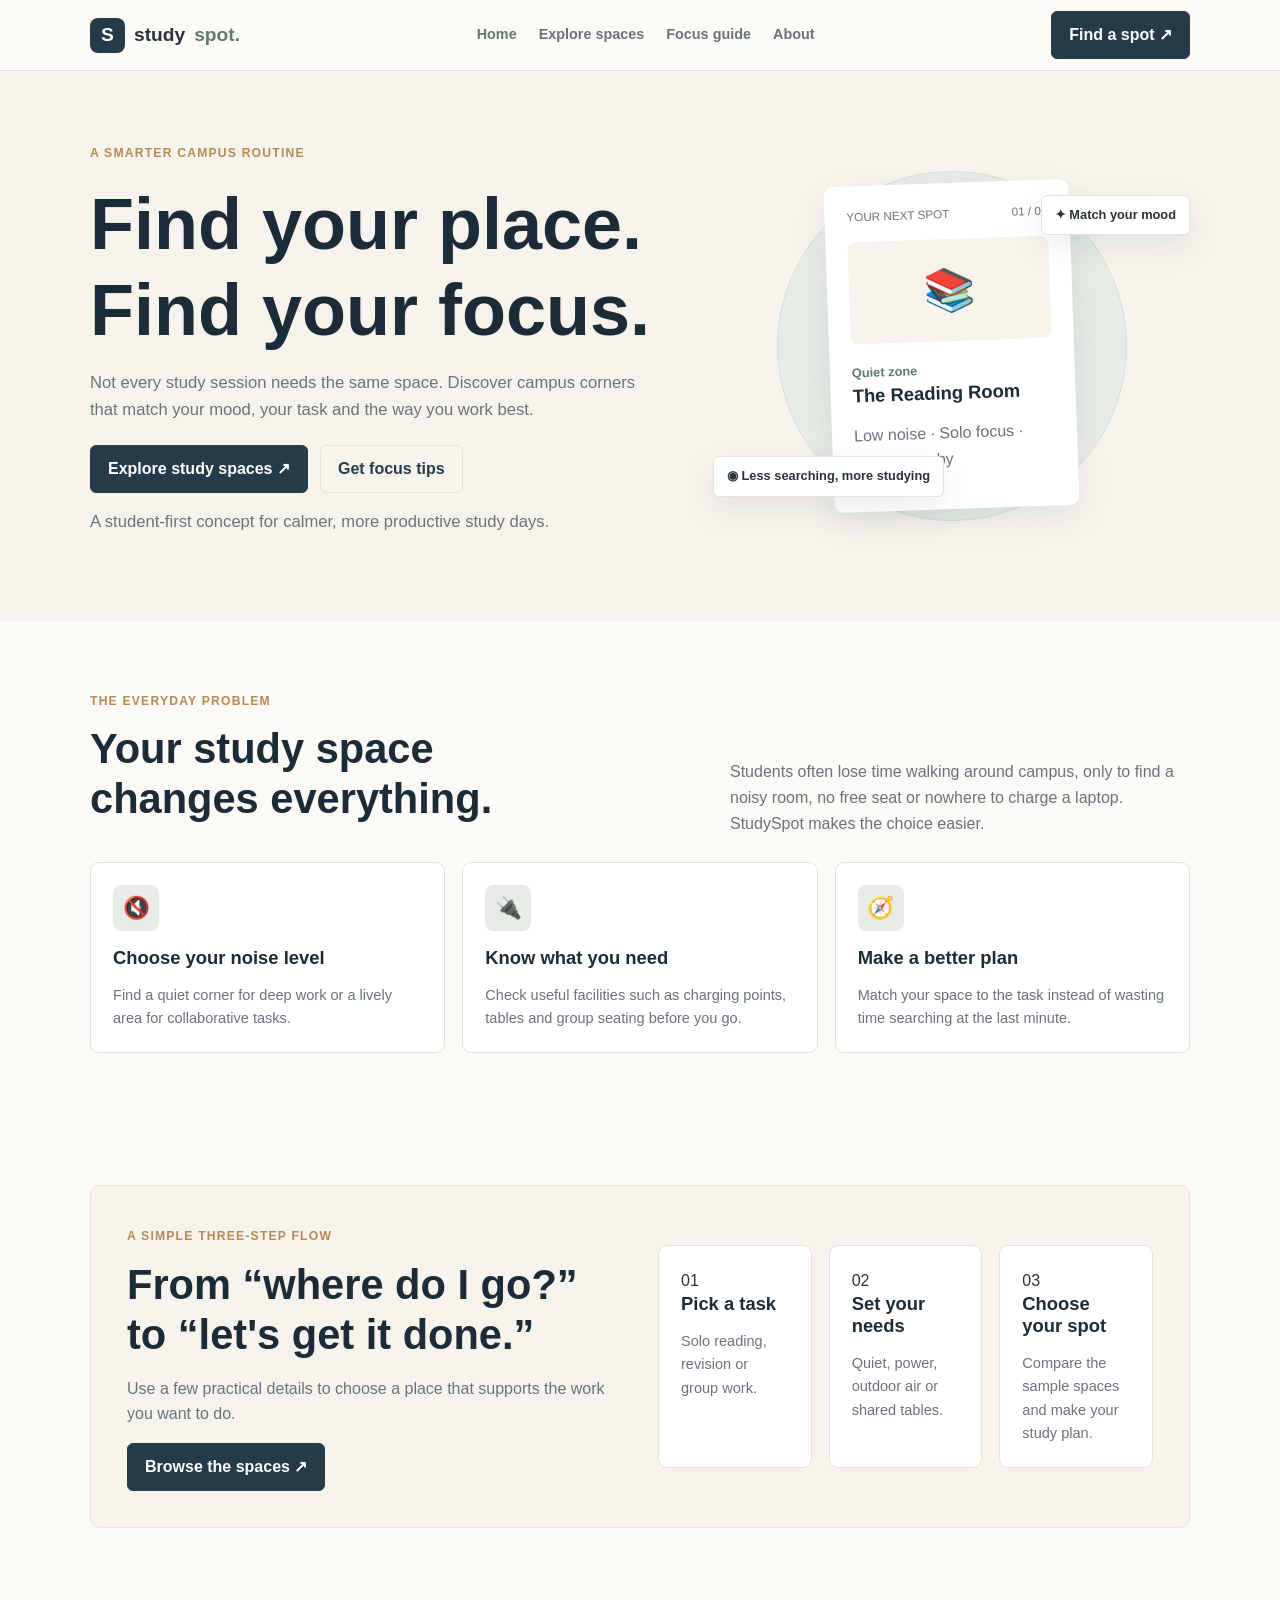
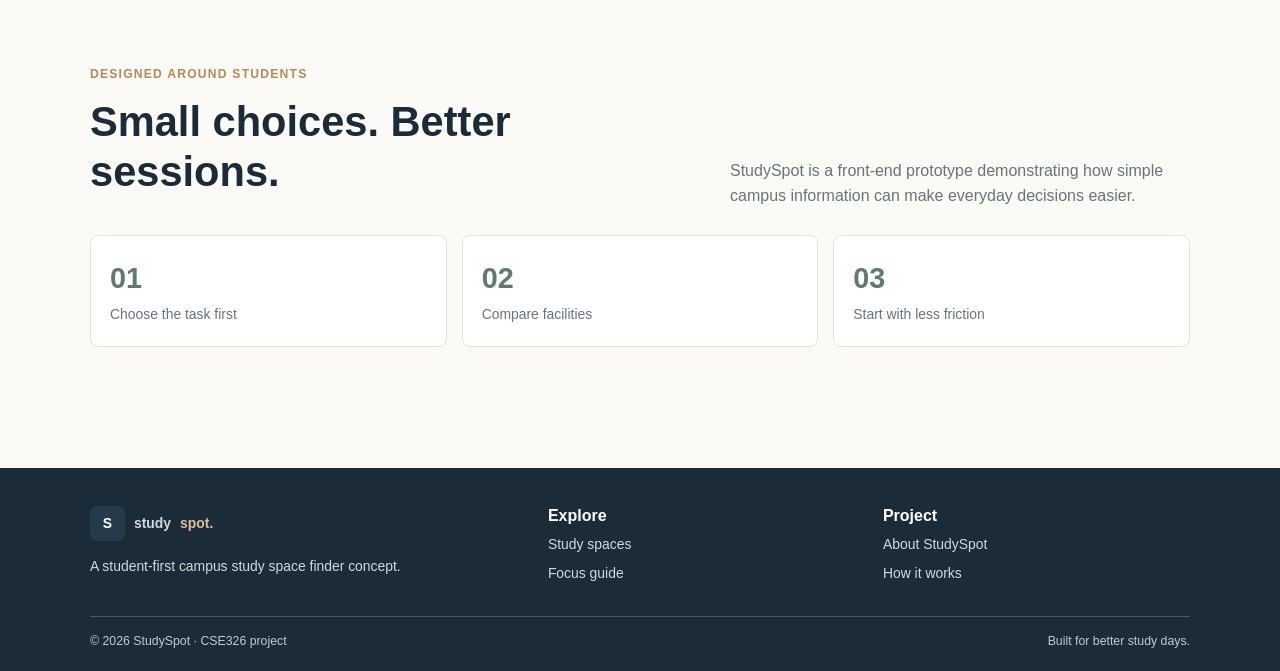
==== commit 6823898e: "Simplify homepage styling and use classic theme classes" ====
--- a/index.html
+++ b/index.html
@@ -16,12 +16,12 @@
 <main>
 <section class="hero"><div class="container hero-grid">
   <div class="hero-copy"><span class="eyebrow">A smarter campus routine</span>
-    <h1>Find your place.<br><span style="color:#176b4a">Find your focus.</span></h1>
+    <h1>Find your place.<br><span class="highlight-text">Find your focus.</span></h1>
     <p>Not every study session needs the same space. Discover campus corners that match your mood, your task and the way you work best.</p>
     <div class="hero-actions"><a class="btn" href="spaces.html">Explore study spaces ↗</a><a class="btn btn-light" href="guide.html">Get focus tips</a></div>
     <p class="hero-note">A student-first concept for calmer, more productive study days.</p>
   </div>
-  <div class="hero-art" aria-label="Illustration of a study space"><div class="orbit"><div class="campus-card"><div class="mini-top"><span>YOUR NEXT SPOT</span><span>01 / 04</span></div><div class="campus-icon">📚</div><span class="status">Quiet zone</span><h3 style="margin-top:10px">The Reading Room</h3><p style="font-size:.82rem;margin:0">Low noise · Solo focus · Power nearby</p></div></div><div class="float-tag tag-one">✦ Match your mood</div><div class="float-tag tag-two">◉ Less searching, more studying</div></div>
+  <div class="hero-art" aria-label="Illustration of a study space"><div class="orbit"><div class="campus-card"><div class="mini-top"><span>YOUR NEXT SPOT</span><span>01 / 04</span></div><div class="campus-icon">📚</div><span class="status">Quiet zone</span><h3 class="campus-title">The Reading Room</h3><p class="campus-description">Low noise · Solo focus · Power nearby</p></div></div><div class="float-tag tag-one">✦ Match your mood</div><div class="float-tag tag-two">◉ Less searching, more studying</div></div>
 </div></section>
 <section class="section"><div class="container">
   <div class="section-head"><div><span class="eyebrow">The everyday problem</span><h2>Your study space<br>changes everything.</h2></div><p>Students often lose time walking around campus, only to find a noisy room, no free seat or nowhere to charge a laptop. StudySpot makes the choice easier.</p></div>
@@ -31,16 +31,16 @@
     <article class="feature"><div class="feature-icon">🧭</div><h3>Make a better plan</h3><p>Match your space to the task instead of wasting time searching at the last minute.</p></article>
   </div>
 </div></section>
-<section class="section" style="padding-top:0"><div class="container soft-panel split">
+<section class="section section-top-small"><div class="container soft-panel split">
   <div><span class="eyebrow">A simple three-step flow</span><h2>From “where do I go?” to “let's get it done.”</h2><p>Use a few practical details to choose a place that supports the work you want to do.</p><a class="btn" href="spaces.html">Browse the spaces ↗</a></div>
-  <div class="steps-grid" style="grid-template-columns:1fr 1fr">
+  <div class="steps-grid steps-grid-two">
     <article class="step-card"><span class="number">01</span><h3>Pick a task</h3><p>Solo reading, revision or group work.</p></article>
     <article class="step-card"><span class="number">02</span><h3>Set your needs</h3><p>Quiet, power, outdoor air or shared tables.</p></article>
-    <article class="step-card" style="grid-column:1/-1"><span class="number">03</span><h3>Choose your spot</h3><p>Compare the sample spaces and make your study plan.</p></article>
+    <article class="step-card step-wide"><span class="number">03</span><h3>Choose your spot</h3><p>Compare the sample spaces and make your study plan.</p></article>
   </div>
 </div></section>
 <section class="section"><div class="container"><div class="section-head"><div><span class="eyebrow">Designed around students</span><h2>Small choices. Better sessions.</h2></div><p>StudySpot is a front-end prototype demonstrating how simple campus information can make everyday decisions easier.</p></div>
 <div class="stats"><div class="stat"><strong>01</strong><span>Choose the task first</span></div><div class="stat"><strong>02</strong><span>Compare facilities</span></div><div class="stat"><strong>03</strong><span>Start with less friction</span></div></div></div></section>
 </main>
-<footer class="site-footer"><div class="container"><div class="footer-grid"><div><a class="brand" href="index.html" style="color:white"><span class="brand-mark" style="background:#c8f169;color:#17251f">S</span> study<span style="color:#c8f169">spot.</span></a><p>A student-first campus study space finder concept.</p></div><div><h3>Explore</h3><div class="footer-links"><a href="spaces.html">Study spaces</a><a href="guide.html">Focus guide</a></div></div><div><h3>Project</h3><div class="footer-links"><a href="about.html">About StudySpot</a><a href="about.html#limitations">How it works</a></div></div></div><div class="footer-bottom"><span>© 2026 StudySpot · CSE326 HTML & CSS project</span><span>Built for better study days.</span></div></div></footer>
+<footer class="site-footer"><div class="container"><div class="footer-grid"><div><a class="brand footer-brand" href="index.html"><span class="brand-mark">S</span> study<span>spot.</span></a><p>A student-first campus study space finder concept.</p></div><div><h3>Explore</h3><div class="footer-links"><a href="spaces.html">Study spaces</a><a href="guide.html">Focus guide</a></div></div><div><h3>Project</h3><div class="footer-links"><a href="about.html">About StudySpot</a><a href="about.html#limitations">How it works</a></div></div></div><div class="footer-bottom"><span>© 2026 StudySpot · CSE326 project</span><span>Built for better study days.</span></div></div></footer>
 </body></html>
--- a/styles.css
+++ b/styles.css
@@ -1,409 +1,195 @@
-/* StudySpot shared styles */
+/* StudySpot - classic campus theme */
 :root {
-  --ink: #17251f;
-  --muted: #69776f;
-  --green: #176b4a;
-  --green-dark: #10583b;
-  --green-soft: #dff3e8;
-  --lime: #c8f169;
-  --paper: #f7f9f5;
+  --navy: #263b4a;
+  --navy-dark: #1b2c38;
+  --sage: #607b6d;
+  --sage-light: #e5ece5;
+  --cream: #f6f3ec;
+  --paper: #fbfaf7;
   --white: #ffffff;
-  --line: #e4eae3;
-  --shadow: 0 18px 50px rgba(25, 55, 39, 0.09);
+  --gold: #b58a55;
+  --text: #29343a;
+  --muted: #68747a;
+  --line: #e5e1d8;
+  --shadow: 0 12px 32px rgba(38, 59, 74, 0.09);
 }
 
 * { box-sizing: border-box; }
-
 html { scroll-behavior: smooth; }
-
 body {
   margin: 0;
   background: var(--paper);
-  color: var(--ink);
+  color: var(--text);
   font-family: Arial, Helvetica, sans-serif;
   line-height: 1.6;
 }
-
 a { color: inherit; text-decoration: none; }
 button, input { font: inherit; }
 [hidden] { display: none !important; }
+.container { width: min(1100px, calc(100% - 40px)); margin: 0 auto; }
 
-.container {
-  width: min(1120px, calc(100% - 40px));
-  margin: 0 auto;
-}
-
-h1, h2, h3 {
-  line-height: 1.15;
-  letter-spacing: -0.7px;
-}
-
-h1 { font-size: clamp(2.5rem, 6vw, 4.8rem); margin: 18px 0; }
-h2 { font-size: clamp(1.8rem, 4vw, 2.8rem); margin: 12px 0; }
-h3 { font-size: 1.2rem; margin: 0 0 8px; }
+h1, h2, h3 { color: var(--navy-dark); line-height: 1.2; }
+h1 { margin: 16px 0; font-size: clamp(2.4rem, 6vw, 4.5rem); }
+h2 { margin: 12px 0; font-size: clamp(1.7rem, 4vw, 2.6rem); }
+h3 { margin: 0 0 8px; font-size: 1.15rem; }
 p { color: var(--muted); }
 
-/* Header and navigation */
+/* Navigation */
 .site-header {
   position: sticky;
   top: 0;
-  z-index: 10;
-  background: rgba(255, 255, 255, 0.96);
+  z-index: 5;
+  background: rgba(251, 250, 247, 0.97);
   border-bottom: 1px solid var(--line);
 }
-
 .nav {
-  min-height: 72px;
+  min-height: 70px;
   display: flex;
   align-items: center;
   justify-content: space-between;
-  gap: 24px;
+  gap: 22px;
 }
-
-.brand {
-  display: inline-flex;
-  align-items: center;
-  gap: 10px;
-  font-size: 1.2rem;
-  font-weight: 800;
-}
-
+.brand { display: inline-flex; align-items: center; gap: 9px; font-size: 1.2rem; font-weight: 800; }
 .brand-mark {
-  width: 36px;
-  height: 36px;
+  width: 35px;
+  height: 35px;
   display: grid;
   place-items: center;
-  border-radius: 12px;
-  background: var(--green);
+  border-radius: 8px;
+  background: var(--navy);
   color: var(--white);
 }
-
-.brand span:last-child { color: var(--green); }
-
-.nav-links {
-  display: flex;
-  align-items: center;
-  gap: 24px;
-  color: #536159;
-  font-size: 0.92rem;
-  font-weight: 700;
+.brand span:last-child { color: var(--sage); }
+.nav-links { display: flex; gap: 22px; color: var(--muted); font-size: 0.9rem; font-weight: 700; }
+.nav-links a:hover, .nav-links a.active { color: var(--sage); }
+a:focus-visible, input:focus-visible, button:focus-visible, .filters input:focus-visible + label {
+  outline: 3px solid var(--gold);
+  outline-offset: 3px;
 }
-
-.nav-links a:hover,
-.nav-links a.active { color: var(--green); }
-
-.nav-links a:focus-visible,
-a:focus-visible,
-button:focus-visible {
-  outline: 3px solid var(--lime);
-  outline-offset: 4px;
-}
-
 .nav-cta, .btn {
-  display: inline-flex;
-  align-items: center;
-  justify-content: center;
-  padding: 11px 18px;
-  border: 1px solid var(--green);
-  border-radius: 999px;
-  background: var(--green);
+  display: inline-block;
+  padding: 10px 17px;
+  border: 1px solid var(--navy);
+  border-radius: 6px;
+  background: var(--navy);
   color: var(--white);
   font-weight: 700;
 }
-
-.nav-cta:hover, .btn:hover {
-  background: var(--green-dark);
-  border-color: var(--green-dark);
-}
-
-.btn-light {
-  background: var(--white);
-  color: var(--green);
-  border-color: var(--line);
-}
+.nav-cta:hover, .btn:hover { background: var(--navy-dark); }
+.btn-light { background: transparent; color: var(--navy); border-color: var(--line); }
 
 /* Home page */
-.hero {
-  padding: 70px 0;
-  background: linear-gradient(120deg, #f7f9f5, #eaf4e9);
-}
-
-.hero-grid {
-  display: grid;
-  grid-template-columns: 1.1fr 0.9fr;
-  align-items: center;
-  gap: 42px;
-}
-
-.hero-copy p { max-width: 560px; font-size: 1.05rem; }
-.hero-actions { display: flex; flex-wrap: wrap; gap: 12px; margin-top: 24px; }
+.hero { padding: 68px 0; background: var(--cream); }
+.hero-grid { display: grid; grid-template-columns: 1.1fr 0.9fr; align-items: center; gap: 40px; }
+.hero-copy p { max-width: 550px; font-size: 1.04rem; }
+.hero-actions { display: flex; flex-wrap: wrap; gap: 12px; margin-top: 22px; }
 .hero-note { font-size: 0.85rem; }
-
-.eyebrow {
-  color: var(--green);
-  font-size: 0.78rem;
-  font-weight: 800;
-  letter-spacing: 1.3px;
-  text-transform: uppercase;
-}
-
-.hero-art {
-  min-height: 340px;
-  display: grid;
-  place-items: center;
-  position: relative;
-}
-
+.eyebrow { color: var(--gold); font-size: 0.76rem; font-weight: 800; letter-spacing: 1.2px; text-transform: uppercase; }
+.hero-art { min-height: 330px; display: grid; place-items: center; position: relative; }
 .orbit {
-  width: min(360px, 100%);
+  width: min(350px, 100%);
   aspect-ratio: 1;
   display: grid;
   place-items: center;
-  border: 1px solid #d2e6d2;
+  border: 1px solid #d9ded5;
   border-radius: 50%;
-  background: #e0f0df;
+  background: var(--sage-light);
 }
-
-.campus-card {
-  width: 245px;
-  padding: 22px;
-  border-radius: 22px;
-  background: var(--white);
-  box-shadow: var(--shadow);
-  transform: rotate(-3deg);
-}
-
-.mini-top, .footer-bottom {
-  display: flex;
-  justify-content: space-between;
-  gap: 16px;
-}
-
-.mini-top { color: var(--muted); font-size: 0.75rem; }
-
-.campus-icon {
-  margin: 16px 0;
-  padding: 18px;
-  border-radius: 14px;
-  background: var(--green-soft);
-  text-align: center;
-  font-size: 2.7rem;
-}
-
-.status, .availability {
-  color: var(--green);
-  font-size: 0.8rem;
-  font-weight: 800;
-}
-
-.float-tag {
-  position: absolute;
-  padding: 10px 14px;
-  border-radius: 12px;
-  background: var(--white);
-  box-shadow: var(--shadow);
-  font-size: 0.82rem;
-  font-weight: 700;
-}
-
+.campus-card { width: 245px; padding: 22px; border-radius: 10px; background: var(--white); box-shadow: var(--shadow); transform: rotate(-2deg); }
+.mini-top, .footer-bottom { display: flex; justify-content: space-between; gap: 14px; }
+.mini-top { color: var(--muted); font-size: 0.73rem; }
+.campus-icon { margin: 15px 0; padding: 18px; border-radius: 8px; background: var(--cream); text-align: center; font-size: 2.6rem; }
+.status, .availability { color: var(--sage); font-size: 0.8rem; font-weight: 800; }
+.float-tag { position: absolute; padding: 9px 13px; border: 1px solid var(--line); border-radius: 6px; background: var(--white); box-shadow: var(--shadow); font-size: 0.8rem; font-weight: 700; }
 .tag-one { top: 24px; right: 0; }
 .tag-two { bottom: 24px; left: 0; }
 
-/* Shared sections and cards */
-.section { padding: 70px 0; }
-.section-head {
-  display: flex;
-  align-items: end;
-  justify-content: space-between;
-  gap: 24px;
-  margin-bottom: 28px;
-}
-.section-head p { max-width: 470px; margin: 0; }
-
-.feature-grid, .space-grid, .steps-grid {
-  display: grid;
-  grid-template-columns: repeat(3, 1fr);
-  gap: 18px;
-}
-
+/* Sections and cards */
+.section { padding: 66px 0; }
+.section-head { display: flex; align-items: end; justify-content: space-between; gap: 22px; margin-bottom: 26px; }
+.section-head p { max-width: 460px; margin: 0; }
+.feature-grid, .space-grid, .steps-grid { display: grid; grid-template-columns: repeat(3, 1fr); gap: 17px; }
 .feature, .step-card, .guide-card {
-  padding: 23px;
+  padding: 22px;
   border: 1px solid var(--line);
-  border-radius: 18px;
+  border-radius: 9px;
   background: var(--white);
 }
-
-.feature-icon {
-  width: 48px;
-  height: 48px;
-  display: grid;
-  place-items: center;
-  margin-bottom: 18px;
-  border-radius: 14px;
-  background: var(--green-soft);
-  font-size: 1.4rem;
-}
-
-.feature p, .step-card p, .guide-card p { margin-bottom: 0; font-size: 0.92rem; }
-
-.soft-panel {
-  padding: 38px;
-  border-radius: 24px;
-  background: #eaf3e9;
-}
-
-.split {
-  display: grid;
-  grid-template-columns: 1fr 1fr;
-  align-items: center;
-  gap: 38px;
-}
-
-.check-list { padding-left: 20px; color: #536159; }
-.check-list li { padding: 6px 0; }
-
-.stats { display: grid; grid-template-columns: repeat(3, 1fr); gap: 16px; }
-.stat { padding: 20px; border: 1px solid var(--line); border-radius: 16px; background: var(--white); }
-.stat strong { display: block; color: var(--green); font-size: 1.8rem; }
-.stat span { color: var(--muted); font-size: 0.88rem; }
+.feature-icon { width: 46px; height: 46px; display: grid; place-items: center; margin-bottom: 16px; border-radius: 8px; background: var(--sage-light); font-size: 1.35rem; }
+.feature p, .step-card p, .guide-card p { margin-bottom: 0; font-size: 0.91rem; }
+.soft-panel { padding: 36px; border: 1px solid var(--line); border-radius: 10px; background: var(--cream); }
+.split { display: grid; grid-template-columns: 1fr 1fr; align-items: center; gap: 36px; }
+.check-list { padding-left: 20px; color: var(--muted); }
+.check-list li { padding: 5px 0; }
+.stats { display: grid; grid-template-columns: repeat(3, 1fr); gap: 15px; }
+.stat { padding: 19px; border: 1px solid var(--line); border-radius: 8px; background: var(--white); }
+.stat strong { display: block; color: var(--sage); font-size: 1.8rem; }
+.stat span { color: var(--muted); font-size: 0.87rem; }
 
 /* Inner page headings */
-.page-hero {
-  padding: 55px 0 38px;
-  background: linear-gradient(120deg, #edf5eb, var(--paper));
-}
+.page-hero { padding: 52px 0 36px; background: var(--cream); }
+.page-hero h1 { font-size: clamp(2.3rem, 5vw, 3.6rem); }
+.page-hero p { max-width: 640px; }
 
-.page-hero h1 { font-size: clamp(2.4rem, 5vw, 3.8rem); }
-.page-hero p { max-width: 650px; }
+/* Space directory */
+.directory-section { padding-top: 28px; }
+.filter-panel { margin-bottom: 20px; padding: 21px; border: 1px solid var(--line); border-radius: 9px; background: var(--white); }
+.filter-title { display: block; margin-bottom: 9px; color: var(--navy); font-weight: 800; }
+.search-input { width: 100%; margin-bottom: 19px; padding: 12px; border: 1px solid var(--line); border-radius: 6px; background: var(--paper); }
+.search-input:focus { outline: 2px solid var(--sage); border-color: var(--sage); }
+.filters { display: flex; flex-wrap: wrap; gap: 8px; }
+.filters input { position: absolute; opacity: 0; }
+.filters label { padding: 7px 12px; border: 1px solid var(--line); border-radius: 5px; color: var(--muted); cursor: pointer; font-size: 0.86rem; font-weight: 700; }
+.filters input:checked + label { border-color: var(--sage); background: var(--sage); color: var(--white); }
+.notice, .results-count { font-size: 0.84rem; }
+.results-count { color: var(--sage); font-weight: 700; }
+.space-card { overflow: hidden; border: 1px solid var(--line); border-radius: 9px; background: var(--white); transition: box-shadow 0.2s, transform 0.2s; }
+.space-card:hover { transform: translateY(-3px); box-shadow: var(--shadow); }
+.space-visual { min-height: 130px; display: grid; place-items: center; background: var(--sage-light); font-size: 2.8rem; }
+.space-card:nth-child(3n + 2) .space-visual { background: #f0e8dc; }
+.space-card:nth-child(3n) .space-visual { background: #e9edf0; }
+.space-info { padding: 18px; }
+.space-info h2 { margin: 7px 0; font-size: 1.2rem; }
+.space-info p { margin: 8px 0; font-size: 0.89rem; }
+.space-meta { display: flex; flex-wrap: wrap; gap: 6px; margin: 12px 0; }
+.chip { padding: 4px 8px; border-radius: 4px; background: var(--cream); color: var(--navy); font-size: 0.72rem; font-weight: 700; }
+.empty-note { padding: 15px; border-left: 3px solid var(--gold); background: var(--cream); color: var(--navy); }
 
-/* Study space directory */
-.directory-section { padding-top: 28px; }
+/* Focus guide and footer */
+.guide-grid { display: grid; grid-template-columns: 1fr 1fr; gap: 17px; }
+.guide-card .number { color: var(--gold); font-size: 1.3rem; font-weight: 800; }
+.callout { padding: 17px; border-left: 4px solid var(--gold); background: var(--cream); color: var(--navy); }
+.site-footer { margin-top: 55px; padding: 38px 0 20px; background: var(--navy-dark); color: var(--white); }
+.footer-grid { display: grid; grid-template-columns: 1.4fr 1fr 1fr; gap: 28px; }
+.footer-grid h2, .footer-grid h3 { color: var(--white); font-size: 1rem; }
+.footer-brand { color: var(--white); }
+.footer-brand span:last-child { color: #d9c19d; }
+.site-footer p, .site-footer a { color: #d1d9dc; font-size: 0.87rem; }
+.site-footer a:hover { color: var(--white); }
+.footer-links { display: grid; gap: 7px; }
+.footer-bottom { margin-top: 25px; padding-top: 15px; border-top: 1px solid #45545d; color: #c2cbd0; font-size: 0.77rem; }
 
-.filter-panel {
-  margin-bottom: 20px;
-  padding: 22px;
-  border: 1px solid var(--line);
-  border-radius: 18px;
-  background: var(--white);
-}
-
-.filter-title { display: block; margin-bottom: 10px; font-weight: 800; }
-
-.search-input {
-  width: 100%;
-  margin-bottom: 20px;
-  padding: 12px 14px;
-  border: 1px solid #dce5dc;
-  border-radius: 10px;
-  background: #fbfcfa;
-}
-
-.search-input:focus {
-  outline: 2px solid #9dc9a8;
-  border-color: var(--green);
-}
-
-.filters { display: flex; flex-wrap: wrap; gap: 9px; }
-.filters input { position: absolute; opacity: 0; }
-.filters label {
-  padding: 8px 14px;
-  border: 1px solid var(--line);
-  border-radius: 999px;
-  color: #58665d;
-  cursor: pointer;
-  font-size: 0.88rem;
-  font-weight: 700;
-}
-
-.filters input:checked + label {
-  border-color: var(--green);
-  background: var(--green);
-  color: var(--white);
-}
-
-.filters input:focus-visible + label {
-  outline: 3px solid var(--lime);
-  outline-offset: 3px;
-}
-
-.notice, .results-count { font-size: 0.85rem; }
-.results-count { color: var(--green); font-weight: 700; }
-
-.space-card {
-  overflow: hidden;
-  border: 1px solid var(--line);
-  border-radius: 18px;
-  background: var(--white);
-}
-
-.space-card:hover { box-shadow: var(--shadow); }
-.space-visual {
-  min-height: 135px;
-  display: grid;
-  place-items: center;
-  background: var(--green-soft);
-  font-size: 3rem;
-}
-
-.space-card:nth-child(3n + 2) .space-visual { background: #f9edda; }
-.space-card:nth-child(3n) .space-visual { background: #e7e9f7; }
-.space-info { padding: 19px; }
-.space-info h2 { margin: 7px 0; font-size: 1.25rem; }
-.space-info p { margin: 8px 0; font-size: 0.9rem; }
-.space-meta { display: flex; flex-wrap: wrap; gap: 7px; margin: 13px 0; }
-.chip { padding: 5px 9px; border-radius: 999px; background: #f0f4ef; color: #4f6256; font-size: 0.73rem; font-weight: 700; }
-
-.empty-note {
-  padding: 16px;
-  border-radius: 12px;
-  background: #fff7e9;
-  color: #77552d;
-}
-
-/* Focus guide */
-.guide-grid { display: grid; grid-template-columns: 1fr 1fr; gap: 18px; }
-.guide-card .number { color: #83a98e; font-size: 1.4rem; font-weight: 800; }
-.callout { padding: 18px; border-left: 4px solid var(--lime); border-radius: 0 12px 12px 0; background: #f1f7ee; color: #526258; }
-
-/* Footer */
-.site-footer {
-  margin-top: 60px;
-  padding: 40px 0 22px;
-  background: #14251d;
-  color: #e7f0e8;
-}
-
-.footer-grid { display: grid; grid-template-columns: 1.4fr 1fr 1fr; gap: 30px; }
-.footer-grid h2 { font-size: 1rem; }
-.footer-brand { color: var(--white); }
-.footer-brand span:last-child { color: var(--lime); }
-.site-footer p, .site-footer a { color: #b7c6bb; font-size: 0.88rem; }
-.site-footer a:hover { color: var(--white); }
-.footer-links { display: grid; gap: 8px; }
-.footer-bottom { margin-top: 26px; padding-top: 16px; border-top: 1px solid #304237; color: #a7b8ac; font-size: 0.78rem; }
-
-/* Responsive layout */
+/* Tablet and mobile */
 @media (max-width: 760px) {
   .nav { flex-wrap: wrap; padding: 12px 0; }
-  .nav-links { order: 3; width: 100%; justify-content: space-between; gap: 10px; font-size: 0.82rem; }
+  .nav-links { order: 3; width: 100%; justify-content: space-between; gap: 8px; font-size: 0.8rem; }
   .nav-cta { display: none; }
   .hero-grid, .split { grid-template-columns: 1fr; }
-  .hero { padding: 48px 0; }
-  .hero-art { min-height: 290px; }
-  .section { padding: 52px 0; }
+  .hero { padding: 46px 0; }
+  .hero-art { min-height: 280px; }
+  .section { padding: 50px 0; }
   .section-head { display: block; }
   .feature-grid, .space-grid, .steps-grid, .stats { grid-template-columns: repeat(2, 1fr); }
   .footer-grid { grid-template-columns: 1fr 1fr; }
   .footer-grid > div:first-child { grid-column: 1 / -1; }
 }
-
 @media (max-width: 480px) {
   .container { width: calc(100% - 28px); }
   .feature-grid, .space-grid, .steps-grid, .stats, .guide-grid, .footer-grid { grid-template-columns: 1fr; }
   .footer-grid > div:first-child { grid-column: auto; }
-  .soft-panel { padding: 24px; }
+  .soft-panel { padding: 23px; }
   .campus-card { width: 215px; padding: 18px; }
-  .float-tag { font-size: 0.72rem; }
+  .float-tag { font-size: 0.7rem; }
   .footer-bottom { display: block; }
-  .footer-bottom span { display: block; margin-top: 6px; }
-}
+  .footer-bottom span { display: block; margin-top: 5px; }
+}
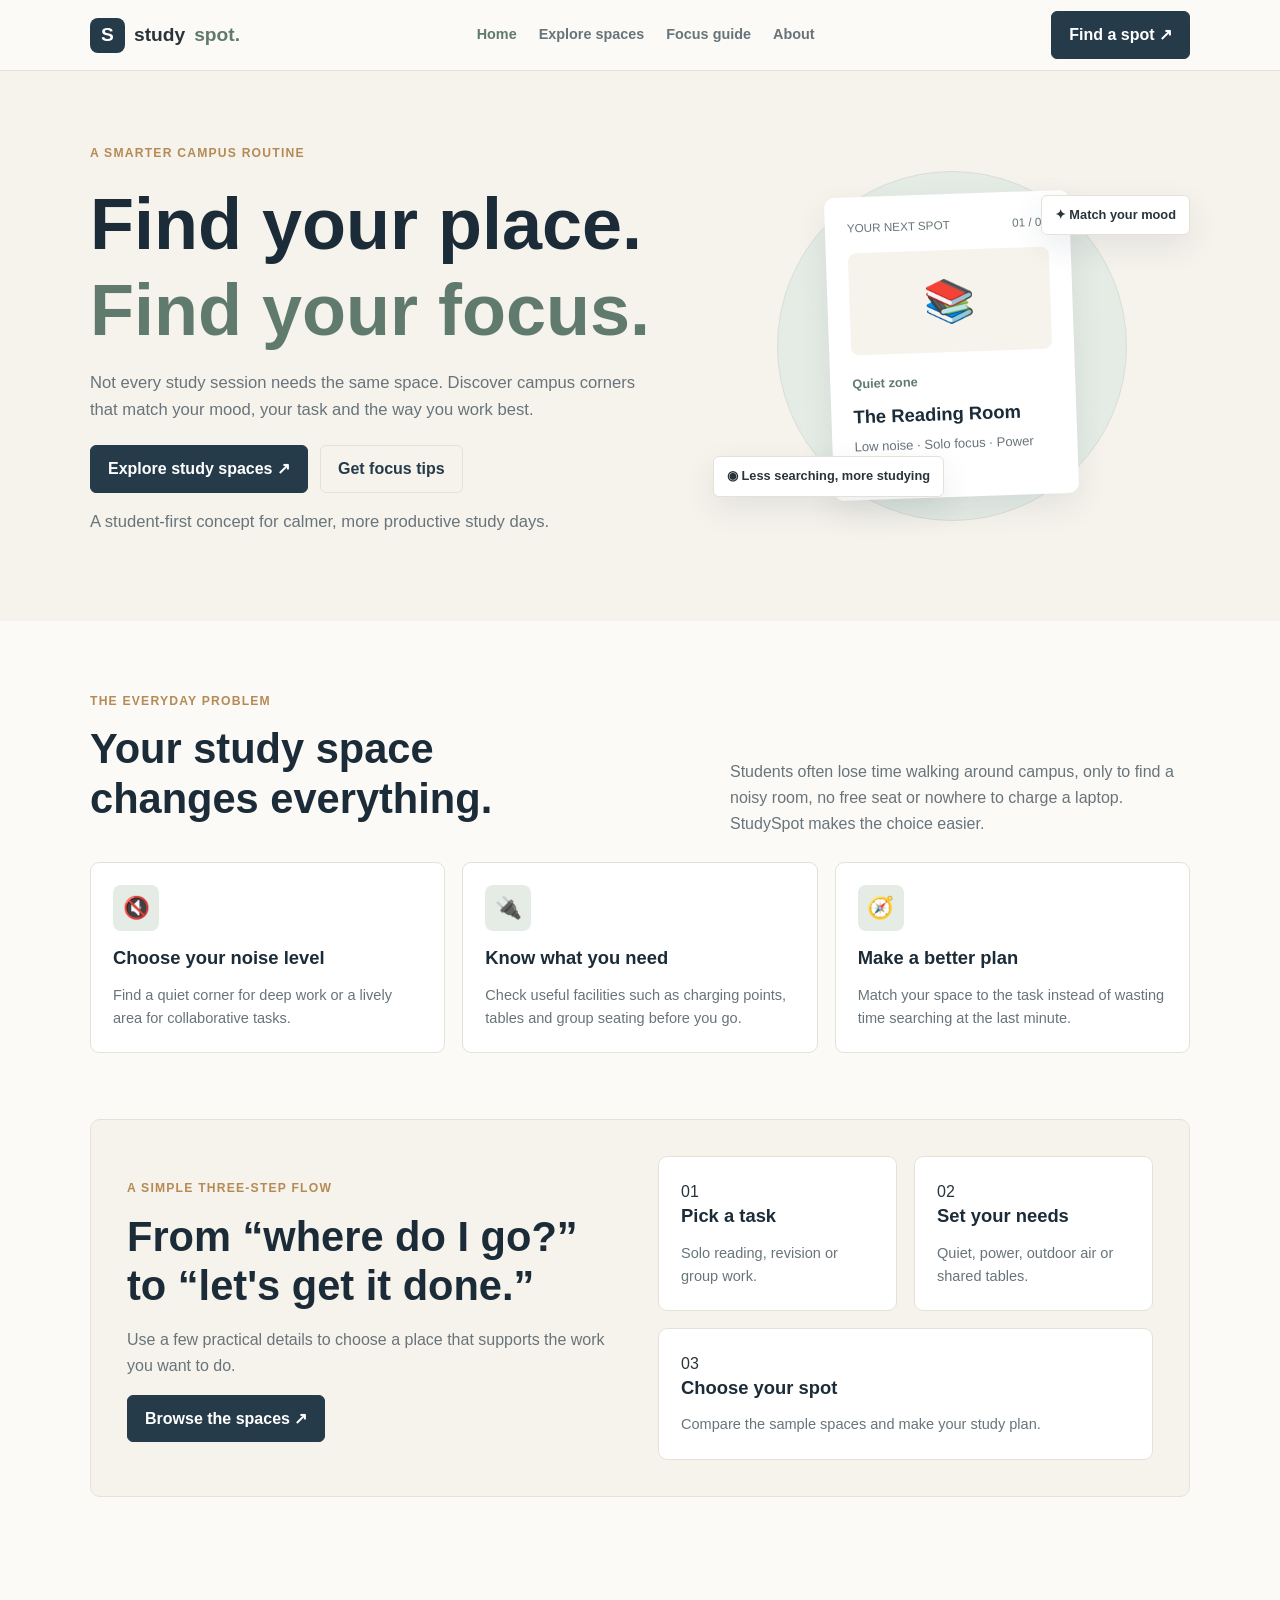
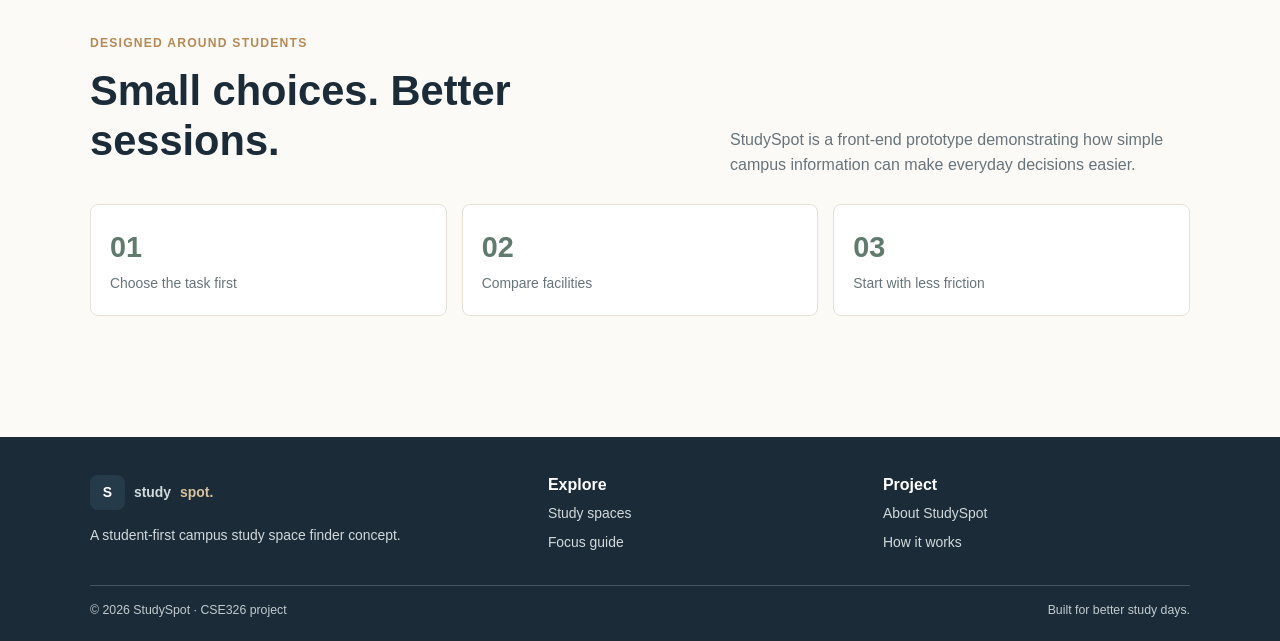
==== commit e01d4477: "Add skip navigation for better accessibility" ====
--- a/index.html
+++ b/index.html
@@ -8,12 +8,13 @@
   <link rel="stylesheet" href="styles.css">
 </head>
 <body>
+  <a class="skip-link" href="#main-content">Skip to main content</a>
 <header class="site-header"><div class="container nav">
   <a class="brand" href="index.html"><span class="brand-mark">S</span> study<span>spot.</span></a>
   <nav class="nav-links" aria-label="Main navigation"><a class="active" href="index.html" aria-current="page">Home</a><a href="spaces.html">Explore spaces</a><a href="guide.html">Focus guide</a><a href="about.html">About</a></nav>
   <a class="nav-cta" href="spaces.html">Find a spot ↗</a>
 </div></header>
-<main>
+<main id="main-content">
 <section class="hero"><div class="container hero-grid">
   <div class="hero-copy"><span class="eyebrow">A smarter campus routine</span>
     <h1>Find your place.<br><span class="highlight-text">Find your focus.</span></h1>
--- a/styles.css
+++ b/styles.css
@@ -192,4 +192,51 @@
   .float-tag { font-size: 0.7rem; }
   .footer-bottom { display: block; }
   .footer-bottom span { display: block; margin-top: 5px; }
+}
+
+/* Small page-specific helpers */
+.highlight-text { color: var(--sage); }
+.campus-title { margin-top: 10px; }
+.campus-description { margin: 0; font-size: 0.82rem; }
+.section-top-small { padding-top: 0; }
+.steps-grid-two { grid-template-columns: 1fr 1fr; }
+.step-wide { grid-column: 1 / -1; }
+.guide-action { margin-top: 28px; }
+
+@media (max-width: 480px) {
+  .steps-grid-two { grid-template-columns: 1fr; }
+  .step-wide { grid-column: auto; }
+}
+/* Helpful navigation and search controls */
+.skip-link {
+  position: absolute;
+  top: -50px;
+  left: 16px;
+  z-index: 20;
+  padding: 10px 14px;
+  background: var(--navy);
+  color: var(--white);
+  border-radius: 5px;
+}
+.skip-link:focus { top: 12px; }
+.search-row { display: flex; gap: 10px; align-items: stretch; }
+.search-row .search-input { flex: 1; min-width: 0; margin: 0; }
+.clear-button {
+  padding: 10px 15px;
+  border: 1px solid var(--sage);
+  border-radius: 6px;
+  background: var(--white);
+  color: var(--sage);
+  font-weight: 700;
+  cursor: pointer;
+}
+.clear-button:hover { background: var(--sage-light); }
+.search-help { margin: 8px 0 18px; font-size: 0.82rem; }
+.filters label:hover { border-color: var(--sage); }
+.space-card:focus-within { outline: 2px solid var(--gold); outline-offset: 2px; }
+
+@media (max-width: 480px) {
+  .search-row { flex-direction: column; }
+  .clear-button { width: 100%; }
+  .nav-links { flex-wrap: wrap; justify-content: flex-start; column-gap: 14px; row-gap: 6px; }
 }
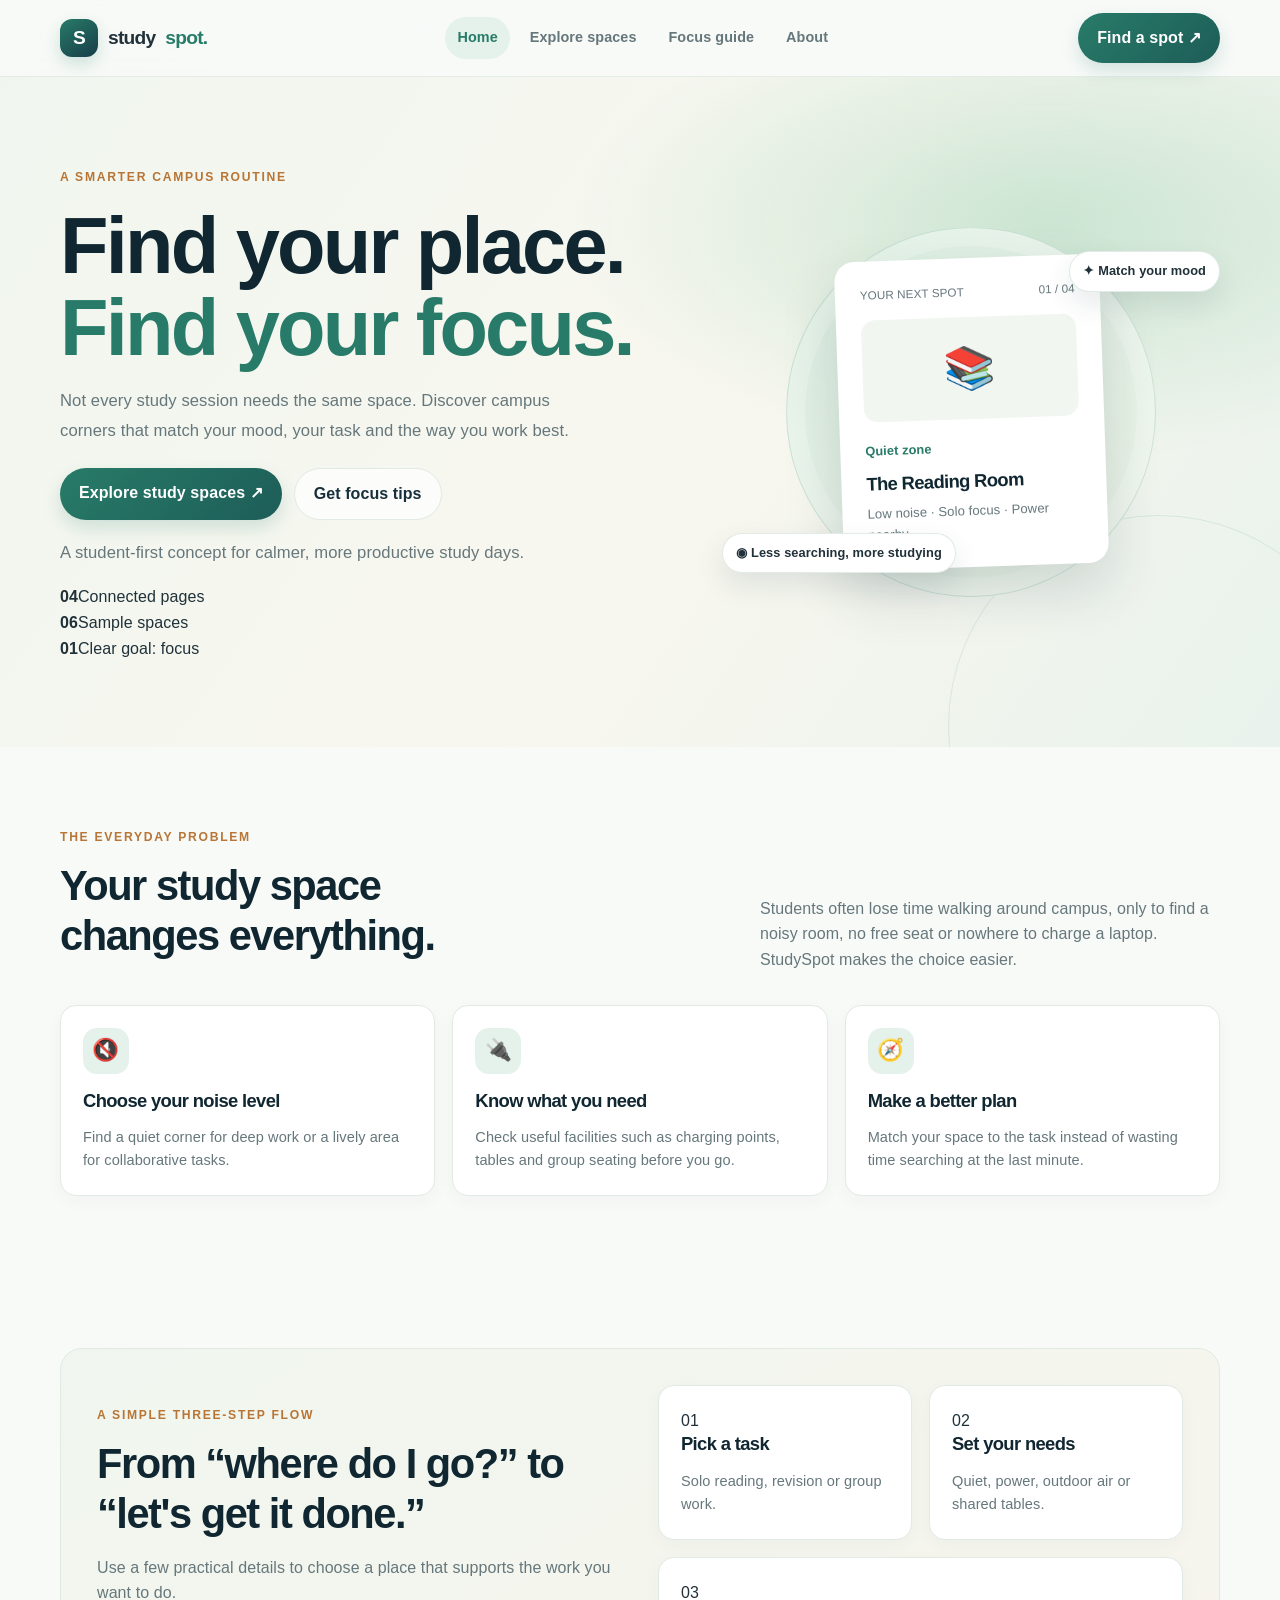
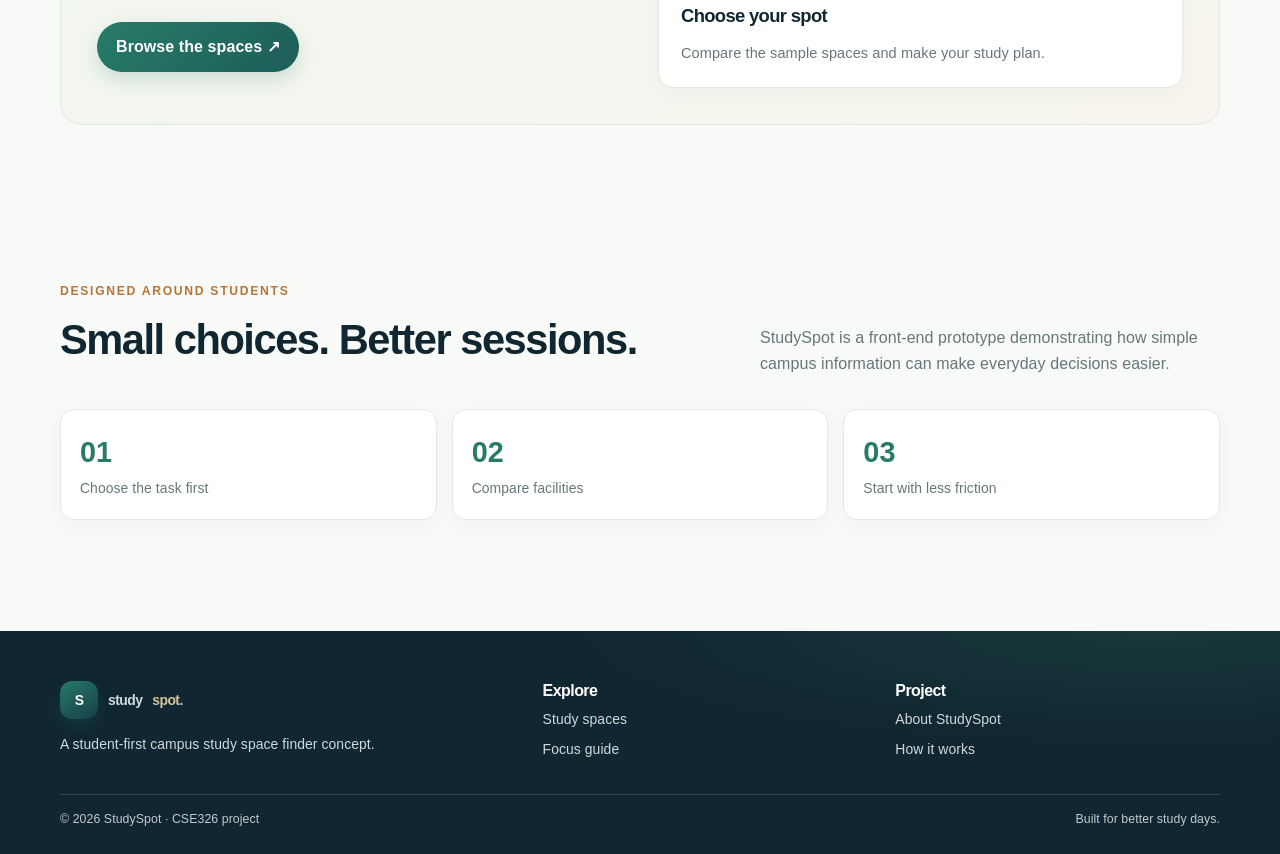
==== commit 904f9de0: "Add a compact project highlights row to the home page" ====
--- a/index.html
+++ b/index.html
@@ -21,6 +21,11 @@
     <p>Not every study session needs the same space. Discover campus corners that match your mood, your task and the way you work best.</p>
     <div class="hero-actions"><a class="btn" href="spaces.html">Explore study spaces ↗</a><a class="btn btn-light" href="guide.html">Get focus tips</a></div>
     <p class="hero-note">A student-first concept for calmer, more productive study days.</p>
+    <div class="hero-highlights" aria-label="Project highlights">
+      <div><strong>04</strong><span>Connected pages</span></div>
+      <div><strong>06</strong><span>Sample spaces</span></div>
+      <div><strong>01</strong><span>Clear goal: focus</span></div>
+    </div>
   </div>
   <div class="hero-art" aria-label="Illustration of a study space"><div class="orbit"><div class="campus-card"><div class="mini-top"><span>YOUR NEXT SPOT</span><span>01 / 04</span></div><div class="campus-icon">📚</div><span class="status">Quiet zone</span><h3 class="campus-title">The Reading Room</h3><p class="campus-description">Low noise · Solo focus · Power nearby</p></div></div><div class="float-tag tag-one">✦ Match your mood</div><div class="float-tag tag-two">◉ Less searching, more studying</div></div>
 </div></section>
--- a/styles.css
+++ b/styles.css
@@ -239,4 +239,216 @@
   .search-row { flex-direction: column; }
   .clear-button { width: 100%; }
   .nav-links { flex-wrap: wrap; justify-content: flex-start; column-gap: 14px; row-gap: 6px; }
-}+}
+
+/* Visual refresh: a cleaner, more modern StudySpot experience */
+:root {
+  --navy: #172f3b;
+  --navy-dark: #102630;
+  --sage: #287b68;
+  --sage-light: #e4f2eb;
+  --cream: #f1f6f1;
+  --paper: #f8faf8;
+  --gold: #d18a45;
+  --text: #203139;
+  --muted: #66777b;
+  --line: #e1eae4;
+  --shadow: 0 18px 45px rgba(23, 47, 59, 0.10);
+}
+
+body {
+  background:
+    radial-gradient(circle at 8% 8%, rgba(213, 235, 221, 0.38), transparent 26rem),
+    var(--paper);
+  letter-spacing: 0.005em;
+}
+
+h1, h2, h3 { letter-spacing: -0.035em; }
+.container { width: min(1160px, calc(100% - 44px)); }
+
+.site-header {
+  background: rgba(248, 250, 248, 0.9);
+  border-bottom-color: rgba(225, 234, 228, 0.85);
+  backdrop-filter: blur(16px);
+}
+.nav { min-height: 76px; }
+.brand { gap: 10px; letter-spacing: -0.04em; }
+.brand-mark {
+  width: 38px;
+  height: 38px;
+  border-radius: 12px;
+  background: linear-gradient(145deg, #287b68, #173d49);
+  box-shadow: 0 7px 16px rgba(40, 123, 104, 0.2);
+}
+.nav-links { gap: 8px; }
+.nav-links a {
+  padding: 9px 12px;
+  border-radius: 999px;
+  transition: background 0.2s, color 0.2s;
+}
+.nav-links a:hover, .nav-links a.active {
+  color: var(--sage);
+  background: var(--sage-light);
+}
+.nav-cta, .btn {
+  padding: 12px 19px;
+  border: 0;
+  border-radius: 999px;
+  background: linear-gradient(135deg, #287b68, #1d5d58);
+  box-shadow: 0 8px 18px rgba(40, 123, 104, 0.18);
+  transition: transform 0.2s, box-shadow 0.2s, filter 0.2s;
+}
+.nav-cta:hover, .btn:hover {
+  background: linear-gradient(135deg, #1f6d5d, #174e4c);
+  transform: translateY(-2px);
+  box-shadow: 0 12px 24px rgba(40, 123, 104, 0.23);
+}
+.btn-light {
+  border: 1px solid var(--line);
+  background: rgba(255,255,255,0.72);
+  color: var(--navy);
+  box-shadow: none;
+}
+.btn-light:hover { background: white; color: var(--sage); }
+
+.hero {
+  position: relative;
+  overflow: hidden;
+  padding: 86px 0;
+  background:
+    radial-gradient(ellipse at 82% 22%, rgba(191, 224, 202, 0.78), transparent 32%),
+    linear-gradient(125deg, #f0f6ef 0%, #f8f7ef 55%, #e9f2ec 100%);
+}
+.hero::after {
+  position: absolute;
+  right: -90px;
+  bottom: -190px;
+  width: 420px;
+  height: 420px;
+  border: 1px solid rgba(40, 123, 104, 0.12);
+  border-radius: 50%;
+  content: "";
+  pointer-events: none;
+}
+.hero-grid { position: relative; z-index: 1; gap: 54px; }
+.hero-copy p { max-width: 520px; line-height: 1.8; }
+.hero h1 { font-size: clamp(2.8rem, 6.2vw, 5.1rem); line-height: 1.04; }
+.eyebrow { color: #b87535; letter-spacing: 1.7px; }
+.hero-note { margin-top: 18px; }
+.hero-art { min-height: 370px; }
+.orbit {
+  width: min(370px, 100%);
+  border: 1px solid rgba(40, 123, 104, 0.13);
+  background: linear-gradient(145deg, #dceee2, #edf4e9);
+  box-shadow: inset 0 0 0 18px rgba(255,255,255,0.22);
+}
+.campus-card {
+  width: 265px;
+  padding: 24px;
+  border: 1px solid rgba(255,255,255,0.9);
+  border-radius: 20px;
+  box-shadow: 0 24px 55px rgba(23, 47, 59, 0.16);
+}
+.campus-icon { border-radius: 14px; }
+.float-tag {
+  border: 1px solid rgba(225, 234, 228, 0.95);
+  border-radius: 999px;
+  box-shadow: 0 12px 28px rgba(23, 47, 59, 0.10);
+}
+
+.section { padding: 76px 0; }
+.section-head { margin-bottom: 32px; }
+.feature, .step-card, .guide-card, .stat {
+  border-color: var(--line);
+  border-radius: 16px;
+  box-shadow: 0 5px 18px rgba(23, 47, 59, 0.035);
+  transition: transform 0.22s, box-shadow 0.22s, border-color 0.22s;
+}
+.feature:hover, .step-card:hover, .guide-card:hover, .stat:hover {
+  transform: translateY(-4px);
+  border-color: #c7ded0;
+  box-shadow: var(--shadow);
+}
+.feature-icon { border-radius: 14px; }
+.soft-panel {
+  border-color: #e0eae2;
+  border-radius: 22px;
+  background: linear-gradient(145deg, #f0f6ef, #f7f5ed);
+}
+.stat { border-radius: 14px; }
+.stat strong { color: var(--sage); }
+
+.page-hero {
+  padding: 66px 0 48px;
+  background:
+    radial-gradient(ellipse at 88% 18%, rgba(199, 227, 207, 0.68), transparent 30%),
+    linear-gradient(120deg, #f0f6ef, #f8f7ef);
+}
+.page-hero h1 { line-height: 1.08; }
+.filter-panel {
+  padding: 26px;
+  border-color: var(--line);
+  border-radius: 18px;
+  box-shadow: 0 8px 28px rgba(23, 47, 59, 0.055);
+}
+.search-input {
+  padding: 14px 16px;
+  border-color: #dce7df;
+  border-radius: 12px;
+}
+.search-input:focus { outline: 3px solid rgba(40, 123, 104, 0.16); }
+.clear-button {
+  border-radius: 999px;
+  transition: background 0.2s, transform 0.2s;
+}
+.clear-button:hover { transform: translateY(-1px); }
+.filters label { border-radius: 999px; padding: 8px 14px; }
+.filters input:checked + label {
+  border-color: var(--sage);
+  background: var(--sage);
+}
+.space-card {
+  border-color: var(--line);
+  border-radius: 17px;
+  box-shadow: 0 5px 18px rgba(23, 47, 59, 0.04);
+}
+.space-card:hover { transform: translateY(-5px); box-shadow: var(--shadow); }
+.space-visual { min-height: 150px; }
+.space-info { padding: 21px; }
+.chip { border-radius: 999px; padding: 5px 10px; }
+.empty-note { border-radius: 0 12px 12px 0; }
+
+.callout { border-radius: 0 14px 14px 0; }
+.site-footer {
+  margin-top: 35px;
+  padding: 50px 0 24px;
+  background:
+    radial-gradient(ellipse at 90% 0%, rgba(49, 111, 92, 0.25), transparent 35%),
+    var(--navy-dark);
+}
+.footer-brand .brand-mark { background: linear-gradient(145deg, #287b68, #173d49); }
+.footer-bottom { border-top-color: rgba(255,255,255,0.14); }
+
+@media (max-width: 760px) {
+  .hero { padding: 60px 0 48px; }
+  .hero-grid { gap: 24px; }
+  .hero-art { min-height: 300px; }
+  .section { padding: 58px 0; }
+  .page-hero { padding: 48px 0 36px; }
+}
+@media (max-width: 480px) {
+  .container { width: calc(100% - 30px); }
+  .nav { min-height: 68px; }
+  .nav-links a { padding: 7px 9px; }
+  .hero h1 { font-size: clamp(2.55rem, 12vw, 3.4rem); }
+  .campus-card { width: 225px; }
+  .soft-panel { border-radius: 17px; }
+}
+@media (prefers-reduced-motion: reduce) {
+  html { scroll-behavior: auto; }
+  *, *::before, *::after {
+    transition-duration: 0.01ms !important;
+    animation-duration: 0.01ms !important;
+    scroll-behavior: auto !important;
+  }
+}
